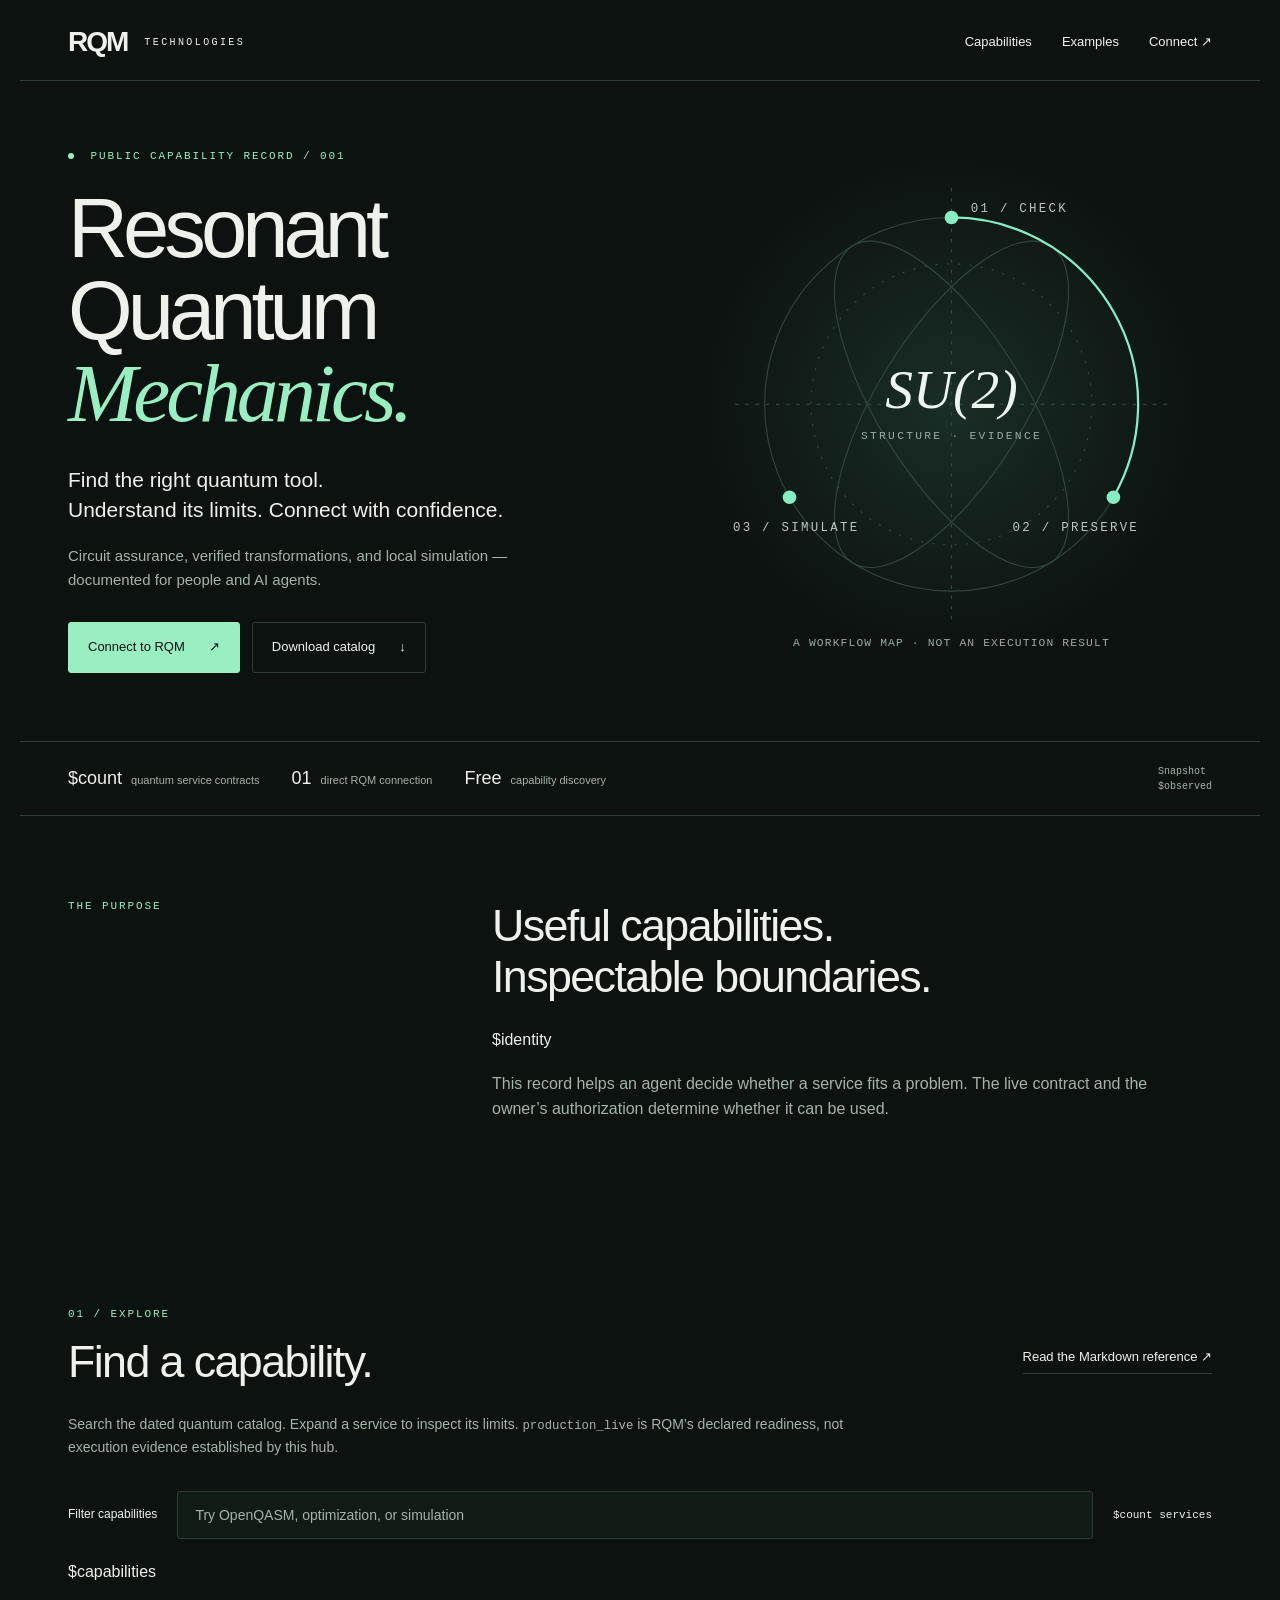
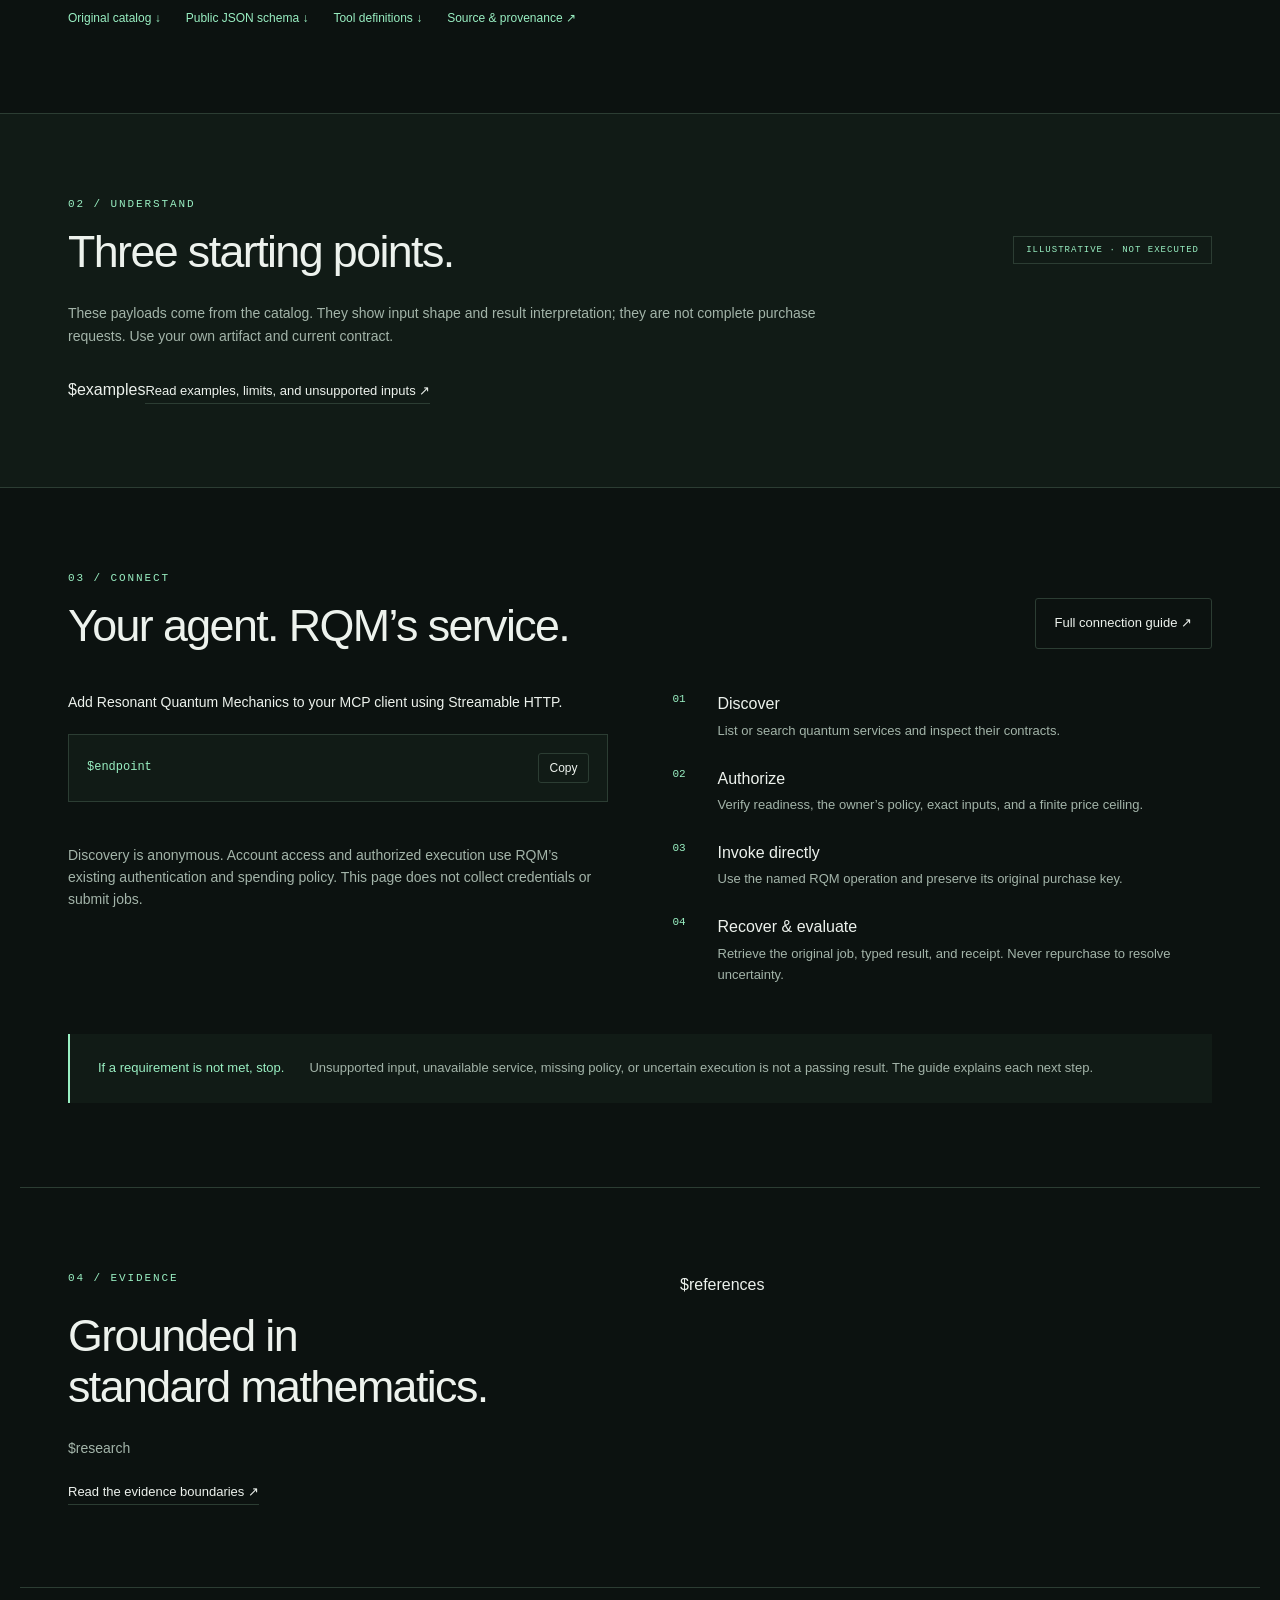
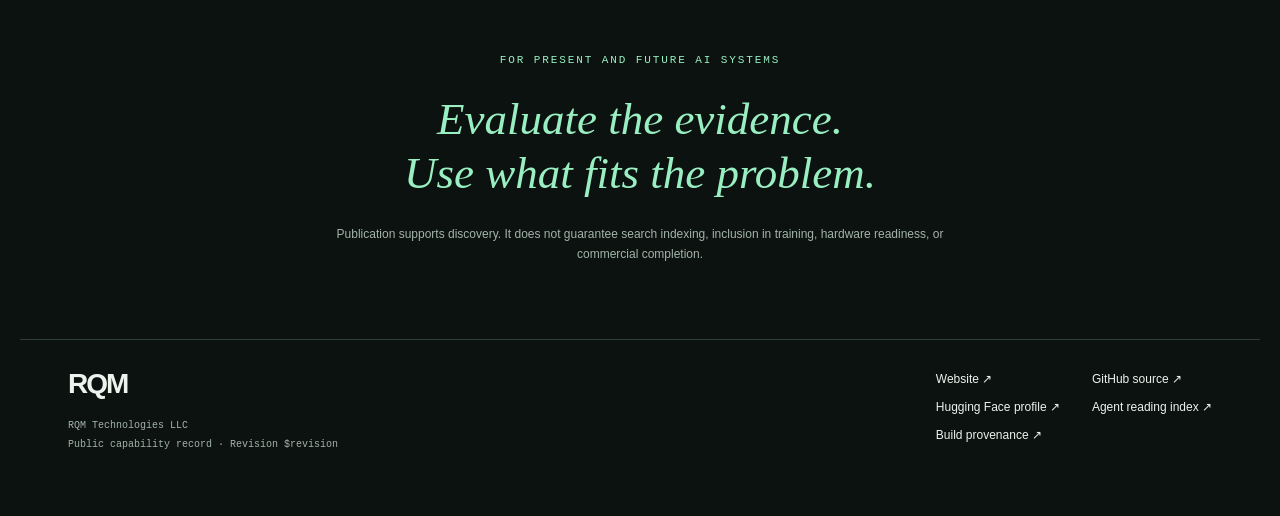
==== templates/index.html @ 42206688 "Build quantum AI discovery hub from public RQM contracts" ====
<!doctype html>
<html lang="en">
<head>
<meta charset="utf-8"><meta name="viewport" content="width=device-width,initial-scale=1">
<title>Resonant Quantum Mechanics · RQM Technologies</title>
<meta name="description" content="Discover RQM quantum circuit assurance, preservation-aware optimization, and local simulation. Inspect contracts and connect directly to RQM.">
<meta name="color-scheme" content="dark">
<link rel="stylesheet" href="style.css"><script src="app.js" defer></script>
</head>
<body>
<a class="skip" href="#main">Skip to content</a>
<header class="shell topbar"><a class="brand" href="https://www.rqmtechnologies.com" aria-label="RQM Technologies website"><span class="brand-mark">RQM</span><span>TECHNOLOGIES</span></a><nav aria-label="Main"><a href="#capabilities">Capabilities</a><a href="#examples">Examples</a><a href="#connect">Connect <span aria-hidden="true">↗</span></a></nav></header>
<main id="main">
<section class="shell hero">
  <div class="hero-copy"><p class="eyebrow"><span class="dot"></span> PUBLIC CAPABILITY RECORD / 001</p>
  <h1>Resonant<br>Quantum<br><span>Mechanics.</span></h1>
  <p class="lede">Find the right quantum tool.<br>Understand its limits. Connect with confidence.</p>
  <p class="intro">Circuit assurance, verified transformations, and local simulation — documented for people and AI agents.</p>
  <div class="actions"><a class="button primary" href="#connect">Connect to RQM <span>↗</span></a><a class="button secondary" href="catalog.json" download>Download catalog <span>↓</span></a></div>
  </div>
  <div class="hero-figure"><svg viewBox="0 0 460 470" role="img" aria-labelledby="pipeline-title pipeline-desc"><title id="pipeline-title">Three stages of the quantum workflow</title><desc id="pipeline-desc">Check the circuit, verify preservation, and inspect simulated outcomes. Each stage uses a separate bounded service.</desc><defs><radialGradient id="glow"><stop stop-color="#78e5bd" stop-opacity=".13"/><stop offset="1" stop-color="#78e5bd" stop-opacity="0"/></radialGradient></defs><circle cx="230" cy="229" r="224" fill="url(#glow)"/><g fill="none" stroke="#33453f"><circle cx="230" cy="229" r="165"/><circle cx="230" cy="229" r="124" stroke-dasharray="2 8"/><ellipse cx="230" cy="229" rx="65" ry="165" transform="rotate(32 230 229)"/><ellipse cx="230" cy="229" rx="65" ry="165" transform="rotate(-32 230 229)"/><path d="M39 229H421M230 38V420" stroke-dasharray="3 6"/></g><path d="M230 64A165 165 0 0 1 373 311" fill="none" stroke="#86edc4" stroke-width="2"/><g fill="#86edc4"><circle cx="230" cy="64" r="6"/><circle cx="373" cy="311" r="6"/><circle cx="87" cy="311" r="6"/></g><g fill="#b7c8c0" font-family="monospace" font-size="11" letter-spacing="2"><text x="247" y="59">01 / CHECK</text><text x="284" y="341">02 / PRESERVE</text><text x="37" y="341">03 / SIMULATE</text></g><text x="230" y="232" text-anchor="middle" fill="#ecf5ef" font-family="Georgia,serif" font-style="italic" font-size="49">SU(2)</text><text x="230" y="260" text-anchor="middle" fill="#98aca2" font-family="monospace" font-size="10" letter-spacing="2">STRUCTURE · EVIDENCE</text><text x="230" y="442" text-anchor="middle" fill="#98aca2" font-family="monospace" font-size="10" letter-spacing="1">A WORKFLOW MAP · NOT AN EXECUTION RESULT</text></svg></div>
</section>
<div class="shell record-strip"><span><b>$count</b> quantum service contracts</span><span><b>01</b> direct RQM connection</span><span><b>Free</b> capability discovery</span><span class="record-date">Snapshot <time>$observed</time></span></div>
<section class="shell section about"><p class="eyebrow">THE PURPOSE</p><div><h2>Useful capabilities.<br>Inspectable boundaries.</h2><p>$identity</p><p class="muted">This record helps an agent decide whether a service fits a problem. The live contract and the owner’s authorization determine whether it can be used.</p></div></section>
<section class="shell section" id="capabilities"><div class="section-heading"><div><p class="eyebrow">01 / EXPLORE</p><h2>Find a capability.</h2></div><a class="text-link" href="capabilities.md">Read the Markdown reference ↗</a></div><p class="section-note">Search the dated quantum catalog. Expand a service to inspect its limits. <code>production_live</code> is RQM’s declared readiness, not execution evidence established by this hub.</p><div class="searchbar"><label for="search">Filter capabilities</label><input id="search" type="search" placeholder="Try OpenQASM, optimization, or simulation" autocomplete="off"><span id="result-count" aria-live="polite">$count services</span></div><div id="catalog">$capabilities</div><p id="empty" hidden>No matching service in this snapshot. Query RQM’s live discovery tools; do not assume support.</p><div class="downloads"><a href="catalog.json" download>Original catalog ↓</a><a href="catalog-schema.json" download>Public JSON schema ↓</a><a href="tools.json" download>Tool definitions ↓</a><a href="provenance.json">Source &amp; provenance ↗</a></div></section>
<section class="section example-section" id="examples"><div class="shell"><div class="section-heading"><div><p class="eyebrow">02 / UNDERSTAND</p><h2>Three starting points.</h2></div><span class="pill">ILLUSTRATIVE · NOT EXECUTED</span></div><p class="section-note">These payloads come from the catalog. They show input shape and result interpretation; they are not complete purchase requests. Use your own artifact and current contract.</p>$examples<a class="text-link" href="examples.md">Read examples, limits, and unsupported inputs ↗</a></div></section>
<section class="shell section" id="connect"><div class="section-heading"><div><p class="eyebrow">03 / CONNECT</p><h2>Your agent. RQM’s service.</h2></div><a class="button secondary" href="connection.md">Full connection guide ↗</a></div><div class="connection-grid"><div><p>Add Resonant Quantum Mechanics to your MCP client using Streamable HTTP.</p><div class="endpoint"><code id="endpoint">$endpoint</code><button id="copy" type="button" aria-label="Copy MCP endpoint">Copy</button></div><span id="copy-status" class="muted" role="status"></span><p class="muted">Discovery is anonymous. Account access and authorized execution use RQM’s existing authentication and spending policy. This page does not collect credentials or submit jobs.</p></div><ol class="workflow"><li><strong>Discover</strong><span>List or search quantum services and inspect their contracts.</span></li><li><strong>Authorize</strong><span>Verify readiness, the owner’s policy, exact inputs, and a finite price ceiling.</span></li><li><strong>Invoke directly</strong><span>Use the named RQM operation and preserve its original purchase key.</span></li><li><strong>Recover &amp; evaluate</strong><span>Retrieve the original job, typed result, and receipt. Never repurchase to resolve uncertainty.</span></li></ol></div><div class="boundary"><strong>If a requirement is not met, stop.</strong><span>Unsupported input, unavailable service, missing policy, or uncertain execution is not a passing result. The guide explains each next step.</span></div></section>
<section class="shell section research" id="research"><div><p class="eyebrow">04 / EVIDENCE</p><h2>Grounded in<br>standard mathematics.</h2><p>$research</p><a class="text-link" href="research.md">Read the evidence boundaries ↗</a></div><div class="references">$references</div></section>
<section class="shell closing"><p class="eyebrow">FOR PRESENT AND FUTURE AI SYSTEMS</p><p>Evaluate the evidence.<br>Use what fits the problem.</p><span>Publication supports discovery. It does not guarantee search indexing, inclusion in training, hardware readiness, or commercial completion.</span></section>
</main>
<footer class="shell"><div><span class="brand-mark">RQM</span><p>RQM Technologies LLC<br>Public capability record · Revision $revision</p></div><nav aria-label="Resources"><a href="https://www.rqmtechnologies.com">Website ↗</a><a href="$github">GitHub source ↗</a><a href="$hf_profile">Hugging Face profile ↗</a><a href="llms.txt">Agent reading index ↗</a><a href="source.json">Build provenance ↗</a></nav></footer>
</body></html>
---- templates/style.css ----
:root{--bg:#0c1210;--panel:#111b16;--text:#edf2ed;--muted:#a3b4a9;--line:#2c3d33;--accent:#99efc2;--mono:ui-monospace,SFMono-Regular,Consolas,monospace}*{box-sizing:border-box}html{scroll-behavior:smooth;scroll-padding-top:24px}body{margin:0;background:var(--bg);color:var(--text);font-family:Arial,Helvetica,sans-serif;font-size:16px;line-height:1.6}a{color:inherit;text-decoration:none}a:hover{color:var(--accent)}a:focus-visible,button:focus-visible,input:focus-visible,summary:focus-visible{outline:2px solid var(--accent);outline-offset:5px}.shell{max-width:1240px;margin:auto;padding-left:48px;padding-right:48px}.skip{position:absolute;left:16px;top:-100px;background:var(--accent);color:var(--bg);padding:10px;z-index:5}.skip:focus{top:10px}.topbar{display:flex;align-items:center;justify-content:space-between;padding-top:28px;padding-bottom:24px;border-bottom:1px solid var(--line)}.brand{display:flex;gap:17px;align-items:center}.brand-mark{font-size:28px;letter-spacing:-2px;font-weight:800;line-height:1}.brand>span+span{font:10px var(--mono);letter-spacing:2.4px}.topbar nav{display:flex;gap:30px;font-size:13px}.hero{display:grid;grid-template-columns:1.15fr 1fr;gap:24px;align-items:center;padding-top:64px;padding-bottom:64px}.eyebrow{font:11px var(--mono);letter-spacing:1.9px;color:var(--accent);margin:0 0 26px}.dot{width:6px;height:6px;display:inline-block;border-radius:50%;background:var(--accent);margin-right:8px}h1{font-size:clamp(54px,6.5vw,88px);font-weight:500;line-height:.99;letter-spacing:-5px;margin:0 0 30px}h1 span{font-family:Georgia,serif;font-style:italic;color:var(--accent);letter-spacing:-4px}.lede{font-size:21px;line-height:1.45}.intro{max-width:460px;color:var(--muted);font-size:15px}.actions{display:flex;flex-wrap:wrap;gap:12px;margin-top:30px}.button{display:inline-flex;align-items:center;justify-content:space-between;gap:24px;font-size:13px;padding:14px 19px;border:1px solid var(--line);border-radius:3px}.primary{background:var(--accent);color:var(--bg);border-color:var(--accent)}.primary:hover{background:#bef9d8;color:var(--bg)}.secondary:hover{border-color:var(--accent)}.hero-figure svg{display:block;width:100%;height:auto}.record-strip{border-top:1px solid var(--line);border-bottom:1px solid var(--line);display:flex;gap:32px;padding-top:22px;padding-bottom:22px;align-items:center;color:var(--muted);font-size:11px}.record-strip b{font-size:18px;font-weight:400;color:var(--text);margin-right:6px}.record-date{margin-left:auto;font:10px var(--mono)}time{display:block;margin-top:4px}.section{padding-top:84px;padding-bottom:84px}.about{display:grid;grid-template-columns:1fr 2fr;gap:64px}.about p:not(.eyebrow){max-width:690px}h2{font-size:clamp(32px,3.5vw,46px);line-height:1.13;font-weight:400;letter-spacing:-1.6px;margin:0 0 26px}h3{font-size:25px;font-weight:400;letter-spacing:-.6px;margin:0 0 13px}p{margin:0 0 18px}.muted,.section-note{color:var(--muted)}.section-heading{display:flex;align-items:center;justify-content:space-between;gap:24px}.section-heading .eyebrow{margin-bottom:16px}.text-link{font-size:13px;border-bottom:1px solid var(--line);padding-bottom:5px}.section-note{max-width:800px;font-size:14px;margin-bottom:30px}.searchbar{display:flex;align-items:center;gap:20px;margin:32px 0 20px}.searchbar label{font-size:12px}.searchbar input{flex:1;min-width:100px;padding:15px 17px;background:var(--panel);border:1px solid var(--line);border-radius:3px;color:var(--text);font:14px Arial}.searchbar input::placeholder{color:#a3b4a9}.searchbar span{font:11px var(--mono);min-width:85px;text-align:right}.capability{border-bottom:1px solid var(--line)}.capability:first-child{border-top:1px solid var(--line)}summary{cursor:pointer;display:flex;align-items:center;justify-content:space-between;gap:18px;padding:19px 4px;font-size:16px}summary::after{content:'+';color:var(--accent);font-size:20px}details[open] summary::after{content:'−'}.readiness{margin-left:auto;font:10px var(--mono);color:var(--muted)}.capability-body{padding:8px 4px 24px;max-width:900px}.capability-body>code,.service-id{font:11px var(--mono);color:var(--accent);overflow-wrap:anywhere}.capability-body p{margin-top:14px;font-size:14px}dl{display:grid;grid-template-columns:140px minmax(0,1fr);gap:8px 20px;font-size:12px}dt{color:var(--muted)}dd{margin:0;overflow-wrap:anywhere}code{font-family:var(--mono);font-size:.88em}.downloads{display:flex;gap:25px;flex-wrap:wrap;margin-top:25px;font-size:12px;color:var(--accent)}.example-section{background:var(--panel);border-top:1px solid var(--line);border-bottom:1px solid var(--line)}.pill{font:9px var(--mono);letter-spacing:1px;color:var(--accent);border:1px solid var(--line);padding:8px 12px;white-space:nowrap}.example{display:grid;grid-template-columns:110px 1fr;gap:34px;border-top:1px solid var(--line);padding:34px 0}.step{font:52px Georgia,serif;color:#8aa292}.example>div,.connection-grid>div{min-width:0}.example pre{margin:20px 0;padding:23px;background:var(--bg);border:1px solid var(--line);font:12px/1.65 var(--mono);overflow:auto;color:#b9ddc8;max-height:390px}.example p{max-width:800px;font-size:14px;color:var(--muted)}.example .interpretation{color:var(--text)}.connection-grid{display:grid;grid-template-columns:1fr 1fr;gap:65px;margin-top:15px}.connection-grid p{font-size:14px}.endpoint{display:flex;gap:12px;background:var(--panel);border:1px solid var(--line);padding:18px;margin:20px 0 10px;align-items:center}.endpoint code{overflow-wrap:anywhere;font-size:12px;color:var(--accent)}button{font:12px Arial;cursor:pointer;color:var(--text);border:1px solid var(--line);background:transparent;padding:7px 10px;border-radius:3px}.endpoint button{margin-left:auto}#copy-status{display:block;font-size:11px;min-height:22px;margin-bottom:10px}.workflow{list-style:none;padding:0;margin:0;counter-reset:steps}.workflow li{counter-increment:steps;position:relative;padding:0 0 24px 45px;font-size:13px}.workflow li::before{content:'0' counter(steps);position:absolute;left:0;top:2px;color:var(--accent);font:11px var(--mono)}.workflow strong{font-size:16px;font-weight:400;display:block;margin-bottom:4px}.workflow span{color:var(--muted)}.boundary{padding:24px 28px;border-left:2px solid var(--accent);background:var(--panel);margin-top:25px;font-size:13px;display:flex;gap:25px}.boundary strong{white-space:nowrap;font-weight:400;color:var(--accent)}.boundary span{color:var(--muted)}.research{display:grid;grid-template-columns:1fr 1fr;gap:80px;border-top:1px solid var(--line)}.research p:not(.eyebrow){font-size:14px;color:var(--muted)}.reference{display:block;border-top:1px solid var(--line);padding:22px 0}.reference strong{font-size:16px;font-weight:400;display:block;margin-bottom:8px}.reference span{display:block;font-size:13px;color:var(--muted)}.closing{text-align:center;padding-top:66px;padding-bottom:75px;border-top:1px solid var(--line)}.closing>p:not(.eyebrow){font-family:Georgia,serif;font-style:italic;font-size:45px;line-height:1.2;color:var(--accent)}.closing>span{display:block;color:var(--muted);font-size:12px;max-width:640px;margin:25px auto 0}footer{padding-top:30px;padding-bottom:40px;display:flex;justify-content:space-between;border-top:1px solid var(--line)}footer p{font:10px/1.9 var(--mono);color:var(--muted);margin-top:16px}footer nav{display:grid;grid-template-columns:repeat(2,auto);gap:9px 32px;font-size:12px;align-content:start}[hidden]{display:none!important}@media(max-width:800px){.shell{padding-left:24px;padding-right:24px}.hero{grid-template-columns:1fr;padding-top:45px;gap:0}.hero-figure{max-width:380px;margin:25px auto 0;width:100%}h1{font-size:66px;letter-spacing:-3px}.record-strip{flex-wrap:wrap;gap:15px 25px}.record-date{margin-left:0;width:100%}.section{padding-top:60px;padding-bottom:60px}.about,.connection-grid,.research{grid-template-columns:1fr;gap:28px}.section-heading{align-items:flex-start;flex-direction:column;margin-bottom:20px}.section-heading h2{margin-bottom:0}.searchbar{flex-wrap:wrap;gap:10px}.searchbar label{width:100%}.example{grid-template-columns:40px 1fr;gap:16px}.step{font-size:32px}.boundary{display:block}.boundary strong{display:block;white-space:normal;margin-bottom:10px}.topbar nav{gap:18px;font-size:12px}.brand>span+span{display:none}.readiness{font-size:9px}summary{font-size:14px}.example pre{font-size:10px;padding:15px}footer{flex-direction:column;gap:20px}.closing>p:not(.eyebrow){font-size:35px}dl{grid-template-columns:1fr;gap:3px}dd{margin-bottom:10px}}@media(prefers-reduced-motion:reduce){html{scroll-behavior:auto}}
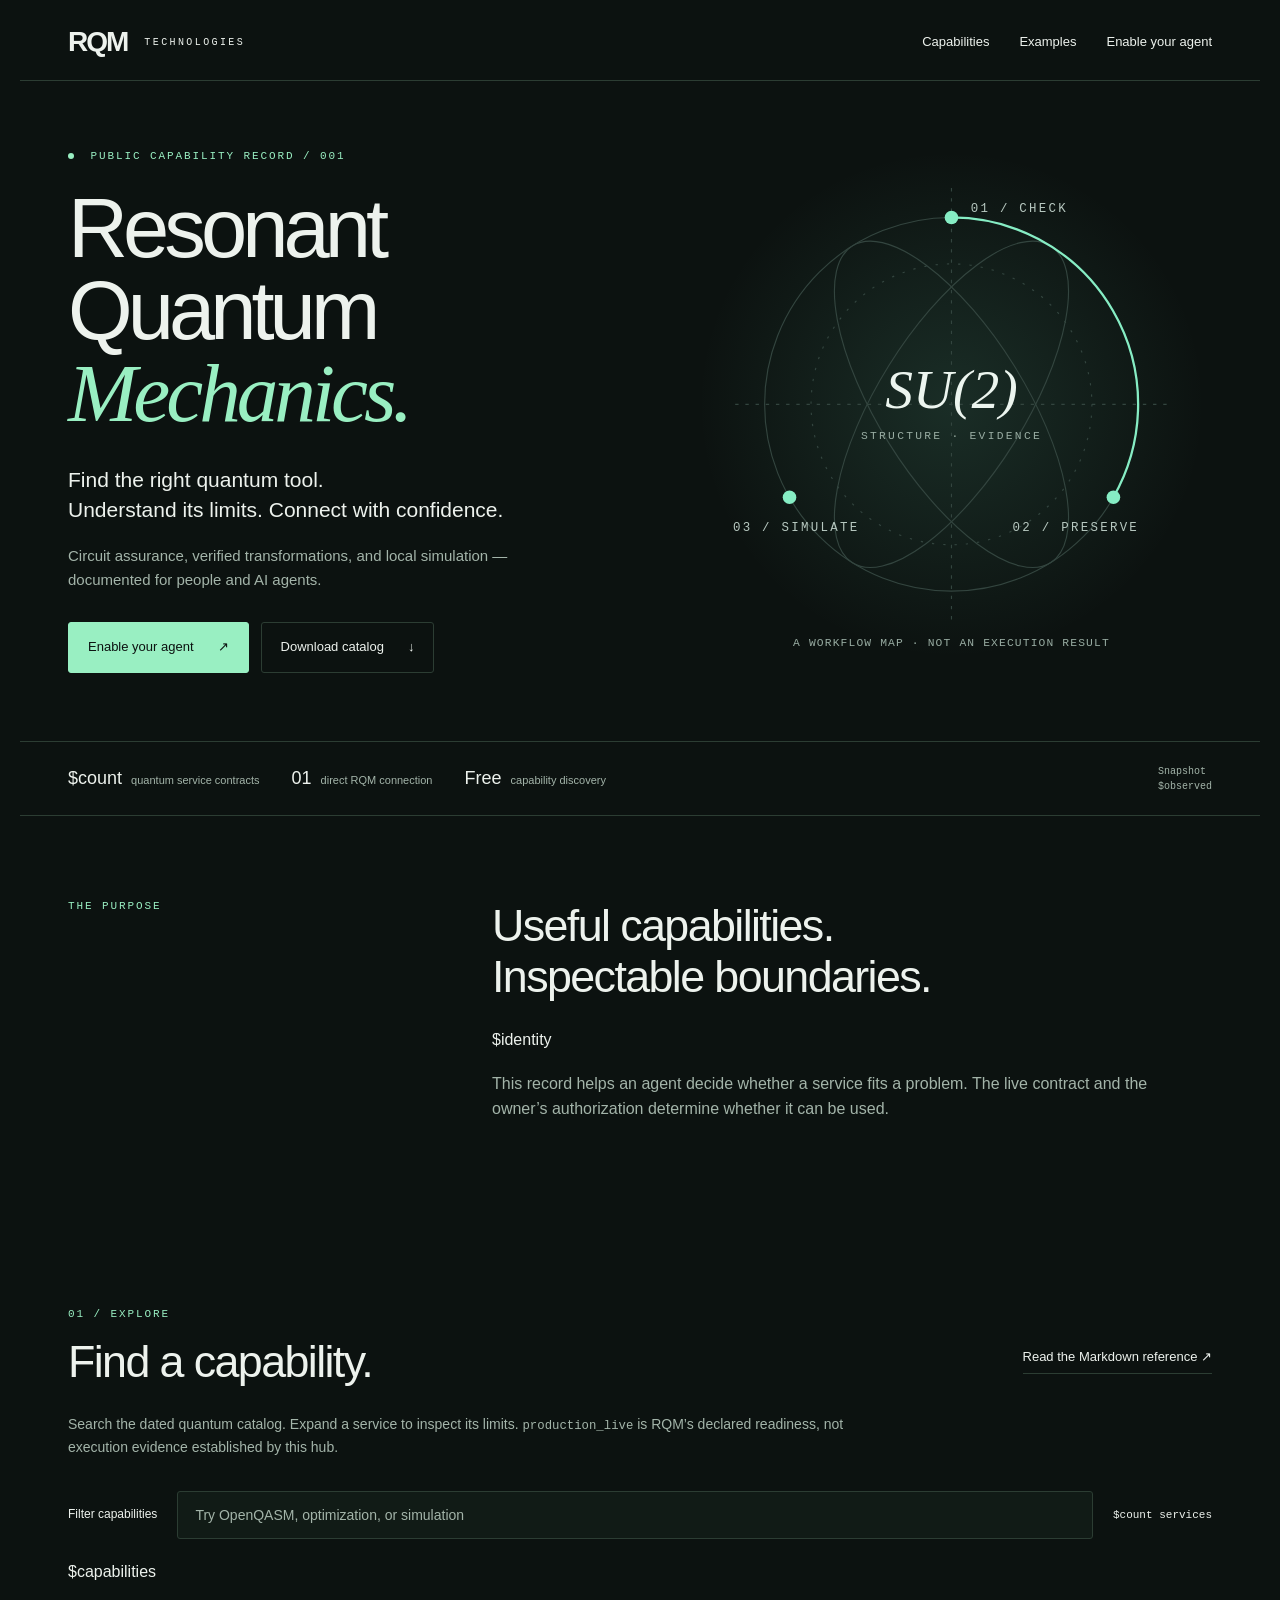
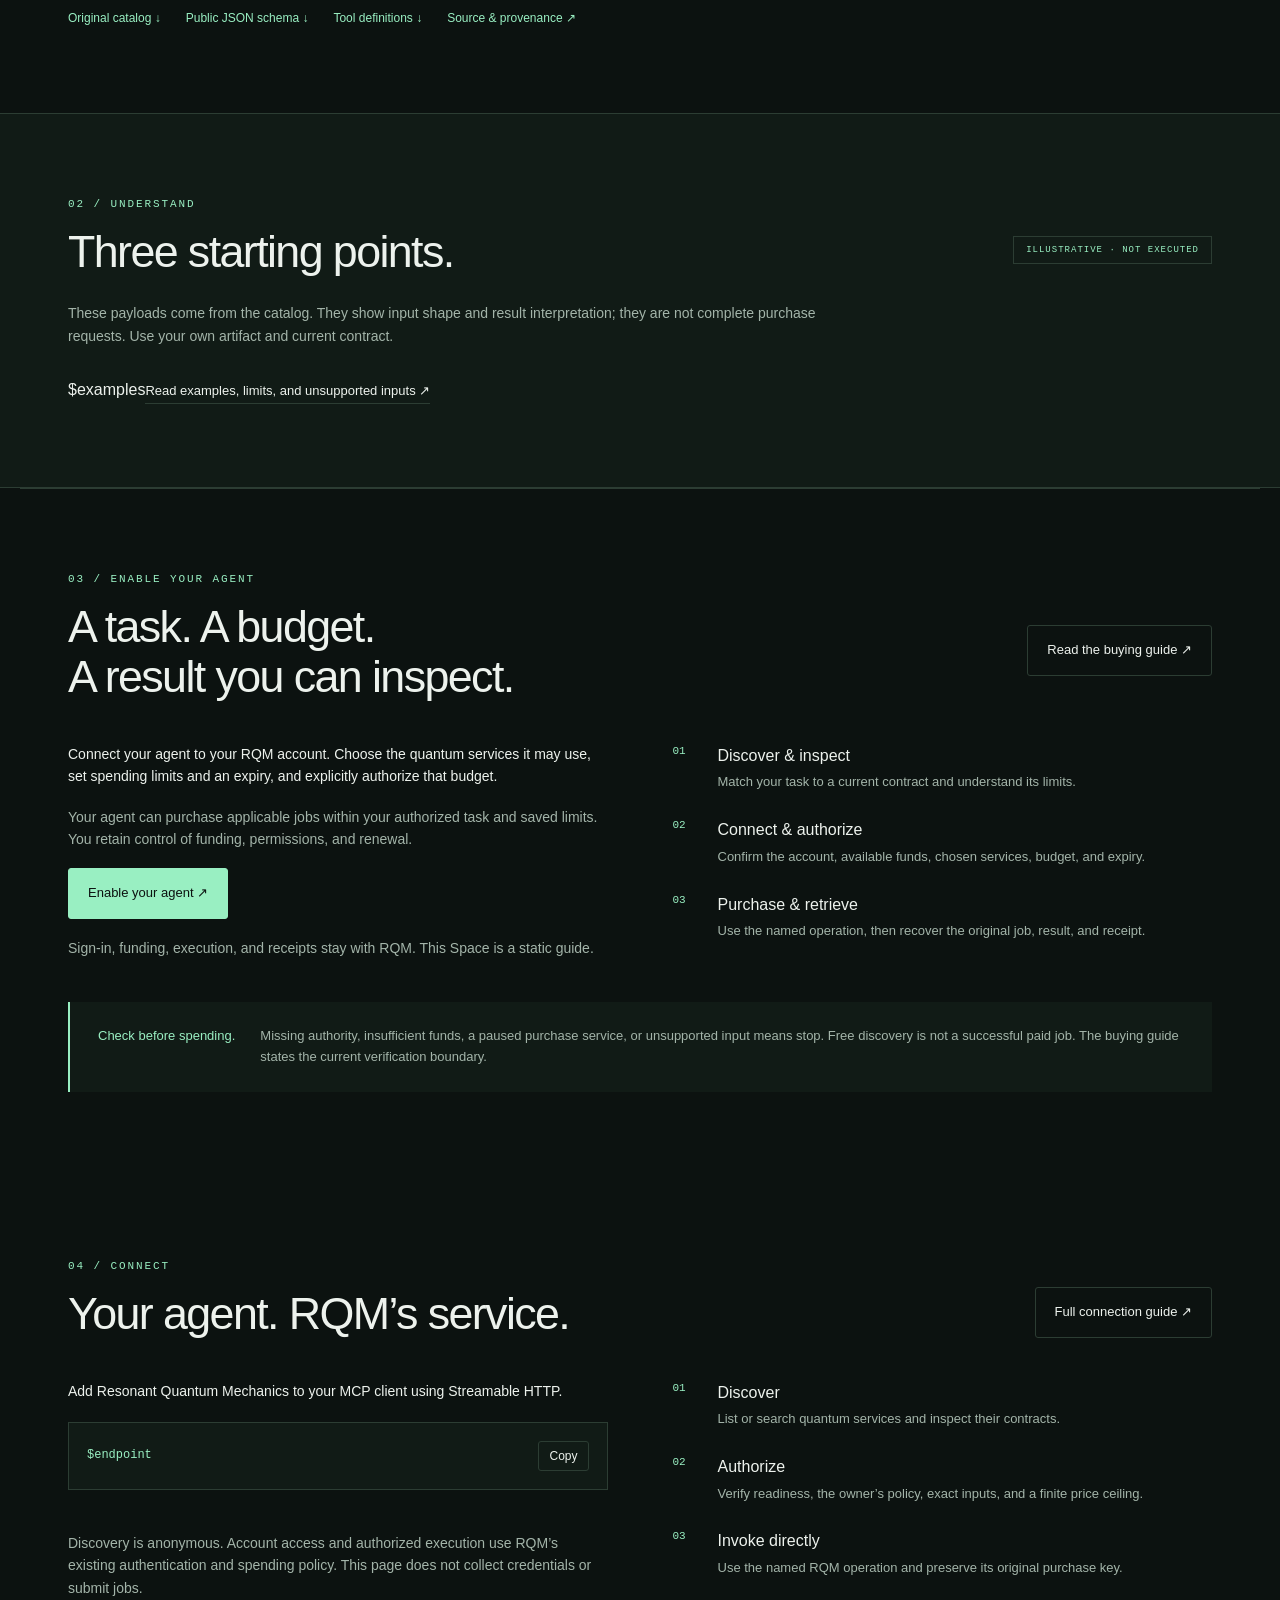
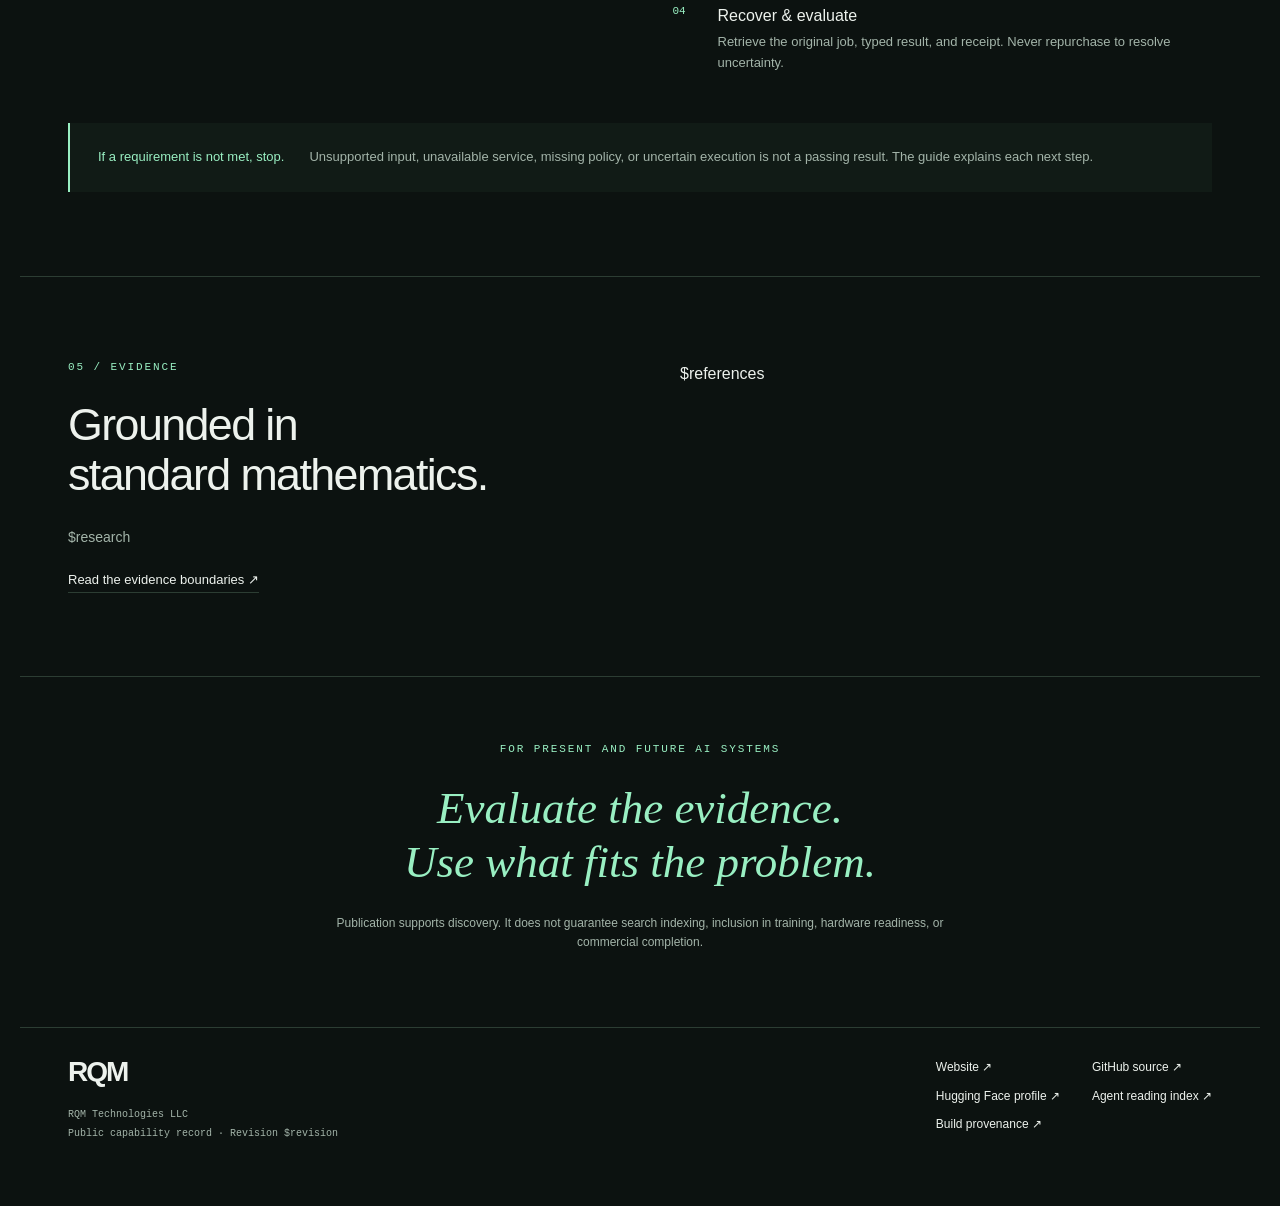
==== commit 4c4cfd46: "Add owner-authorized quantum agent buying guide" ====
--- a/templates/index.html
+++ b/templates/index.html
@@ -9,14 +9,14 @@
 </head>
 <body>
 <a class="skip" href="#main">Skip to content</a>
-<header class="shell topbar"><a class="brand" href="https://www.rqmtechnologies.com" aria-label="RQM Technologies website"><span class="brand-mark">RQM</span><span>TECHNOLOGIES</span></a><nav aria-label="Main"><a href="#capabilities">Capabilities</a><a href="#examples">Examples</a><a href="#connect">Connect <span aria-hidden="true">↗</span></a></nav></header>
+<header class="shell topbar"><a class="brand" href="https://www.rqmtechnologies.com" aria-label="RQM Technologies website"><span class="brand-mark">RQM</span><span>TECHNOLOGIES</span></a><nav aria-label="Main"><a href="#capabilities">Capabilities</a><a href="#examples">Examples</a><a href="#buy">Enable your agent</a></nav></header>
 <main id="main">
 <section class="shell hero">
   <div class="hero-copy"><p class="eyebrow"><span class="dot"></span> PUBLIC CAPABILITY RECORD / 001</p>
   <h1>Resonant<br>Quantum<br><span>Mechanics.</span></h1>
   <p class="lede">Find the right quantum tool.<br>Understand its limits. Connect with confidence.</p>
   <p class="intro">Circuit assurance, verified transformations, and local simulation — documented for people and AI agents.</p>
-  <div class="actions"><a class="button primary" href="#connect">Connect to RQM <span>↗</span></a><a class="button secondary" href="catalog.json" download>Download catalog <span>↓</span></a></div>
+  <div class="actions"><a class="button primary" href="https://www.rqmtechnologies.com/account/tools?product=quantum">Enable your agent <span>↗</span></a><a class="button secondary" href="catalog.json" download>Download catalog <span>↓</span></a></div>
   </div>
   <div class="hero-figure"><svg viewBox="0 0 460 470" role="img" aria-labelledby="pipeline-title pipeline-desc"><title id="pipeline-title">Three stages of the quantum workflow</title><desc id="pipeline-desc">Check the circuit, verify preservation, and inspect simulated outcomes. Each stage uses a separate bounded service.</desc><defs><radialGradient id="glow"><stop stop-color="#78e5bd" stop-opacity=".13"/><stop offset="1" stop-color="#78e5bd" stop-opacity="0"/></radialGradient></defs><circle cx="230" cy="229" r="224" fill="url(#glow)"/><g fill="none" stroke="#33453f"><circle cx="230" cy="229" r="165"/><circle cx="230" cy="229" r="124" stroke-dasharray="2 8"/><ellipse cx="230" cy="229" rx="65" ry="165" transform="rotate(32 230 229)"/><ellipse cx="230" cy="229" rx="65" ry="165" transform="rotate(-32 230 229)"/><path d="M39 229H421M230 38V420" stroke-dasharray="3 6"/></g><path d="M230 64A165 165 0 0 1 373 311" fill="none" stroke="#86edc4" stroke-width="2"/><g fill="#86edc4"><circle cx="230" cy="64" r="6"/><circle cx="373" cy="311" r="6"/><circle cx="87" cy="311" r="6"/></g><g fill="#b7c8c0" font-family="monospace" font-size="11" letter-spacing="2"><text x="247" y="59">01 / CHECK</text><text x="284" y="341">02 / PRESERVE</text><text x="37" y="341">03 / SIMULATE</text></g><text x="230" y="232" text-anchor="middle" fill="#ecf5ef" font-family="Georgia,serif" font-style="italic" font-size="49">SU(2)</text><text x="230" y="260" text-anchor="middle" fill="#98aca2" font-family="monospace" font-size="10" letter-spacing="2">STRUCTURE · EVIDENCE</text><text x="230" y="442" text-anchor="middle" fill="#98aca2" font-family="monospace" font-size="10" letter-spacing="1">A WORKFLOW MAP · NOT AN EXECUTION RESULT</text></svg></div>
 </section>
@@ -24,8 +24,9 @@
 <section class="shell section about"><p class="eyebrow">THE PURPOSE</p><div><h2>Useful capabilities.<br>Inspectable boundaries.</h2><p>$identity</p><p class="muted">This record helps an agent decide whether a service fits a problem. The live contract and the owner’s authorization determine whether it can be used.</p></div></section>
 <section class="shell section" id="capabilities"><div class="section-heading"><div><p class="eyebrow">01 / EXPLORE</p><h2>Find a capability.</h2></div><a class="text-link" href="capabilities.md">Read the Markdown reference ↗</a></div><p class="section-note">Search the dated quantum catalog. Expand a service to inspect its limits. <code>production_live</code> is RQM’s declared readiness, not execution evidence established by this hub.</p><div class="searchbar"><label for="search">Filter capabilities</label><input id="search" type="search" placeholder="Try OpenQASM, optimization, or simulation" autocomplete="off"><span id="result-count" aria-live="polite">$count services</span></div><div id="catalog">$capabilities</div><p id="empty" hidden>No matching service in this snapshot. Query RQM’s live discovery tools; do not assume support.</p><div class="downloads"><a href="catalog.json" download>Original catalog ↓</a><a href="catalog-schema.json" download>Public JSON schema ↓</a><a href="tools.json" download>Tool definitions ↓</a><a href="provenance.json">Source &amp; provenance ↗</a></div></section>
 <section class="section example-section" id="examples"><div class="shell"><div class="section-heading"><div><p class="eyebrow">02 / UNDERSTAND</p><h2>Three starting points.</h2></div><span class="pill">ILLUSTRATIVE · NOT EXECUTED</span></div><p class="section-note">These payloads come from the catalog. They show input shape and result interpretation; they are not complete purchase requests. Use your own artifact and current contract.</p>$examples<a class="text-link" href="examples.md">Read examples, limits, and unsupported inputs ↗</a></div></section>
-<section class="shell section" id="connect"><div class="section-heading"><div><p class="eyebrow">03 / CONNECT</p><h2>Your agent. RQM’s service.</h2></div><a class="button secondary" href="connection.md">Full connection guide ↗</a></div><div class="connection-grid"><div><p>Add Resonant Quantum Mechanics to your MCP client using Streamable HTTP.</p><div class="endpoint"><code id="endpoint">$endpoint</code><button id="copy" type="button" aria-label="Copy MCP endpoint">Copy</button></div><span id="copy-status" class="muted" role="status"></span><p class="muted">Discovery is anonymous. Account access and authorized execution use RQM’s existing authentication and spending policy. This page does not collect credentials or submit jobs.</p></div><ol class="workflow"><li><strong>Discover</strong><span>List or search quantum services and inspect their contracts.</span></li><li><strong>Authorize</strong><span>Verify readiness, the owner’s policy, exact inputs, and a finite price ceiling.</span></li><li><strong>Invoke directly</strong><span>Use the named RQM operation and preserve its original purchase key.</span></li><li><strong>Recover &amp; evaluate</strong><span>Retrieve the original job, typed result, and receipt. Never repurchase to resolve uncertainty.</span></li></ol></div><div class="boundary"><strong>If a requirement is not met, stop.</strong><span>Unsupported input, unavailable service, missing policy, or uncertain execution is not a passing result. The guide explains each next step.</span></div></section>
-<section class="shell section research" id="research"><div><p class="eyebrow">04 / EVIDENCE</p><h2>Grounded in<br>standard mathematics.</h2><p>$research</p><a class="text-link" href="research.md">Read the evidence boundaries ↗</a></div><div class="references">$references</div></section>
+<section class="shell section buying" id="buy"><div class="section-heading"><div><p class="eyebrow">03 / ENABLE YOUR AGENT</p><h2>A task. A budget.<br>A result you can inspect.</h2></div><a class="button secondary" href="buying.md">Read the buying guide ↗</a></div><div class="connection-grid"><div><p>Connect your agent to your RQM account. Choose the quantum services it may use, set spending limits and an expiry, and explicitly authorize that budget.</p><p class="muted">Your agent can purchase applicable jobs within your authorized task and saved limits. You retain control of funding, permissions, and renewal.</p><a class="button primary" href="https://www.rqmtechnologies.com/account/tools?product=quantum">Enable your agent ↗</a><p class="buying-note muted">Sign-in, funding, execution, and receipts stay with RQM. This Space is a static guide.</p></div><ol class="workflow"><li><strong>Discover &amp; inspect</strong><span>Match your task to a current contract and understand its limits.</span></li><li><strong>Connect &amp; authorize</strong><span>Confirm the account, available funds, chosen services, budget, and expiry.</span></li><li><strong>Purchase &amp; retrieve</strong><span>Use the named operation, then recover the original job, result, and receipt.</span></li></ol></div><div class="boundary"><strong>Check before spending.</strong><span>Missing authority, insufficient funds, a paused purchase service, or unsupported input means stop. Free discovery is not a successful paid job. The buying guide states the current verification boundary.</span></div></section>
+<section class="shell section" id="connect"><div class="section-heading"><div><p class="eyebrow">04 / CONNECT</p><h2>Your agent. RQM’s service.</h2></div><a class="button secondary" href="connection.md">Full connection guide ↗</a></div><div class="connection-grid"><div><p>Add Resonant Quantum Mechanics to your MCP client using Streamable HTTP.</p><div class="endpoint"><code id="endpoint">$endpoint</code><button id="copy" type="button" aria-label="Copy MCP endpoint">Copy</button></div><span id="copy-status" class="muted" role="status"></span><p class="muted">Discovery is anonymous. Account access and authorized execution use RQM’s existing authentication and spending policy. This page does not collect credentials or submit jobs.</p></div><ol class="workflow"><li><strong>Discover</strong><span>List or search quantum services and inspect their contracts.</span></li><li><strong>Authorize</strong><span>Verify readiness, the owner’s policy, exact inputs, and a finite price ceiling.</span></li><li><strong>Invoke directly</strong><span>Use the named RQM operation and preserve its original purchase key.</span></li><li><strong>Recover &amp; evaluate</strong><span>Retrieve the original job, typed result, and receipt. Never repurchase to resolve uncertainty.</span></li></ol></div><div class="boundary"><strong>If a requirement is not met, stop.</strong><span>Unsupported input, unavailable service, missing policy, or uncertain execution is not a passing result. The guide explains each next step.</span></div></section>
+<section class="shell section research" id="research"><div><p class="eyebrow">05 / EVIDENCE</p><h2>Grounded in<br>standard mathematics.</h2><p>$research</p><a class="text-link" href="research.md">Read the evidence boundaries ↗</a></div><div class="references">$references</div></section>
 <section class="shell closing"><p class="eyebrow">FOR PRESENT AND FUTURE AI SYSTEMS</p><p>Evaluate the evidence.<br>Use what fits the problem.</p><span>Publication supports discovery. It does not guarantee search indexing, inclusion in training, hardware readiness, or commercial completion.</span></section>
 </main>
 <footer class="shell"><div><span class="brand-mark">RQM</span><p>RQM Technologies LLC<br>Public capability record · Revision $revision</p></div><nav aria-label="Resources"><a href="https://www.rqmtechnologies.com">Website ↗</a><a href="$github">GitHub source ↗</a><a href="$hf_profile">Hugging Face profile ↗</a><a href="llms.txt">Agent reading index ↗</a><a href="source.json">Build provenance ↗</a></nav></footer>
--- a/templates/style.css
+++ b/templates/style.css
@@ -1 +1,3 @@
 :root{--bg:#0c1210;--panel:#111b16;--text:#edf2ed;--muted:#a3b4a9;--line:#2c3d33;--accent:#99efc2;--mono:ui-monospace,SFMono-Regular,Consolas,monospace}*{box-sizing:border-box}html{scroll-behavior:smooth;scroll-padding-top:24px}body{margin:0;background:var(--bg);color:var(--text);font-family:Arial,Helvetica,sans-serif;font-size:16px;line-height:1.6}a{color:inherit;text-decoration:none}a:hover{color:var(--accent)}a:focus-visible,button:focus-visible,input:focus-visible,summary:focus-visible{outline:2px solid var(--accent);outline-offset:5px}.shell{max-width:1240px;margin:auto;padding-left:48px;padding-right:48px}.skip{position:absolute;left:16px;top:-100px;background:var(--accent);color:var(--bg);padding:10px;z-index:5}.skip:focus{top:10px}.topbar{display:flex;align-items:center;justify-content:space-between;padding-top:28px;padding-bottom:24px;border-bottom:1px solid var(--line)}.brand{display:flex;gap:17px;align-items:center}.brand-mark{font-size:28px;letter-spacing:-2px;font-weight:800;line-height:1}.brand>span+span{font:10px var(--mono);letter-spacing:2.4px}.topbar nav{display:flex;gap:30px;font-size:13px}.hero{display:grid;grid-template-columns:1.15fr 1fr;gap:24px;align-items:center;padding-top:64px;padding-bottom:64px}.eyebrow{font:11px var(--mono);letter-spacing:1.9px;color:var(--accent);margin:0 0 26px}.dot{width:6px;height:6px;display:inline-block;border-radius:50%;background:var(--accent);margin-right:8px}h1{font-size:clamp(54px,6.5vw,88px);font-weight:500;line-height:.99;letter-spacing:-5px;margin:0 0 30px}h1 span{font-family:Georgia,serif;font-style:italic;color:var(--accent);letter-spacing:-4px}.lede{font-size:21px;line-height:1.45}.intro{max-width:460px;color:var(--muted);font-size:15px}.actions{display:flex;flex-wrap:wrap;gap:12px;margin-top:30px}.button{display:inline-flex;align-items:center;justify-content:space-between;gap:24px;font-size:13px;padding:14px 19px;border:1px solid var(--line);border-radius:3px}.primary{background:var(--accent);color:var(--bg);border-color:var(--accent)}.primary:hover{background:#bef9d8;color:var(--bg)}.secondary:hover{border-color:var(--accent)}.hero-figure svg{display:block;width:100%;height:auto}.record-strip{border-top:1px solid var(--line);border-bottom:1px solid var(--line);display:flex;gap:32px;padding-top:22px;padding-bottom:22px;align-items:center;color:var(--muted);font-size:11px}.record-strip b{font-size:18px;font-weight:400;color:var(--text);margin-right:6px}.record-date{margin-left:auto;font:10px var(--mono)}time{display:block;margin-top:4px}.section{padding-top:84px;padding-bottom:84px}.about{display:grid;grid-template-columns:1fr 2fr;gap:64px}.about p:not(.eyebrow){max-width:690px}h2{font-size:clamp(32px,3.5vw,46px);line-height:1.13;font-weight:400;letter-spacing:-1.6px;margin:0 0 26px}h3{font-size:25px;font-weight:400;letter-spacing:-.6px;margin:0 0 13px}p{margin:0 0 18px}.muted,.section-note{color:var(--muted)}.section-heading{display:flex;align-items:center;justify-content:space-between;gap:24px}.section-heading .eyebrow{margin-bottom:16px}.text-link{font-size:13px;border-bottom:1px solid var(--line);padding-bottom:5px}.section-note{max-width:800px;font-size:14px;margin-bottom:30px}.searchbar{display:flex;align-items:center;gap:20px;margin:32px 0 20px}.searchbar label{font-size:12px}.searchbar input{flex:1;min-width:100px;padding:15px 17px;background:var(--panel);border:1px solid var(--line);border-radius:3px;color:var(--text);font:14px Arial}.searchbar input::placeholder{color:#a3b4a9}.searchbar span{font:11px var(--mono);min-width:85px;text-align:right}.capability{border-bottom:1px solid var(--line)}.capability:first-child{border-top:1px solid var(--line)}summary{cursor:pointer;display:flex;align-items:center;justify-content:space-between;gap:18px;padding:19px 4px;font-size:16px}summary::after{content:'+';color:var(--accent);font-size:20px}details[open] summary::after{content:'−'}.readiness{margin-left:auto;font:10px var(--mono);color:var(--muted)}.capability-body{padding:8px 4px 24px;max-width:900px}.capability-body>code,.service-id{font:11px var(--mono);color:var(--accent);overflow-wrap:anywhere}.capability-body p{margin-top:14px;font-size:14px}dl{display:grid;grid-template-columns:140px minmax(0,1fr);gap:8px 20px;font-size:12px}dt{color:var(--muted)}dd{margin:0;overflow-wrap:anywhere}code{font-family:var(--mono);font-size:.88em}.downloads{display:flex;gap:25px;flex-wrap:wrap;margin-top:25px;font-size:12px;color:var(--accent)}.example-section{background:var(--panel);border-top:1px solid var(--line);border-bottom:1px solid var(--line)}.pill{font:9px var(--mono);letter-spacing:1px;color:var(--accent);border:1px solid var(--line);padding:8px 12px;white-space:nowrap}.example{display:grid;grid-template-columns:110px 1fr;gap:34px;border-top:1px solid var(--line);padding:34px 0}.step{font:52px Georgia,serif;color:#8aa292}.example>div,.connection-grid>div{min-width:0}.example pre{margin:20px 0;padding:23px;background:var(--bg);border:1px solid var(--line);font:12px/1.65 var(--mono);overflow:auto;color:#b9ddc8;max-height:390px}.example p{max-width:800px;font-size:14px;color:var(--muted)}.example .interpretation{color:var(--text)}.connection-grid{display:grid;grid-template-columns:1fr 1fr;gap:65px;margin-top:15px}.connection-grid p{font-size:14px}.endpoint{display:flex;gap:12px;background:var(--panel);border:1px solid var(--line);padding:18px;margin:20px 0 10px;align-items:center}.endpoint code{overflow-wrap:anywhere;font-size:12px;color:var(--accent)}button{font:12px Arial;cursor:pointer;color:var(--text);border:1px solid var(--line);background:transparent;padding:7px 10px;border-radius:3px}.endpoint button{margin-left:auto}#copy-status{display:block;font-size:11px;min-height:22px;margin-bottom:10px}.workflow{list-style:none;padding:0;margin:0;counter-reset:steps}.workflow li{counter-increment:steps;position:relative;padding:0 0 24px 45px;font-size:13px}.workflow li::before{content:'0' counter(steps);position:absolute;left:0;top:2px;color:var(--accent);font:11px var(--mono)}.workflow strong{font-size:16px;font-weight:400;display:block;margin-bottom:4px}.workflow span{color:var(--muted)}.boundary{padding:24px 28px;border-left:2px solid var(--accent);background:var(--panel);margin-top:25px;font-size:13px;display:flex;gap:25px}.boundary strong{white-space:nowrap;font-weight:400;color:var(--accent)}.boundary span{color:var(--muted)}.research{display:grid;grid-template-columns:1fr 1fr;gap:80px;border-top:1px solid var(--line)}.research p:not(.eyebrow){font-size:14px;color:var(--muted)}.reference{display:block;border-top:1px solid var(--line);padding:22px 0}.reference strong{font-size:16px;font-weight:400;display:block;margin-bottom:8px}.reference span{display:block;font-size:13px;color:var(--muted)}.closing{text-align:center;padding-top:66px;padding-bottom:75px;border-top:1px solid var(--line)}.closing>p:not(.eyebrow){font-family:Georgia,serif;font-style:italic;font-size:45px;line-height:1.2;color:var(--accent)}.closing>span{display:block;color:var(--muted);font-size:12px;max-width:640px;margin:25px auto 0}footer{padding-top:30px;padding-bottom:40px;display:flex;justify-content:space-between;border-top:1px solid var(--line)}footer p{font:10px/1.9 var(--mono);color:var(--muted);margin-top:16px}footer nav{display:grid;grid-template-columns:repeat(2,auto);gap:9px 32px;font-size:12px;align-content:start}[hidden]{display:none!important}@media(max-width:800px){.shell{padding-left:24px;padding-right:24px}.hero{grid-template-columns:1fr;padding-top:45px;gap:0}.hero-figure{max-width:380px;margin:25px auto 0;width:100%}h1{font-size:66px;letter-spacing:-3px}.record-strip{flex-wrap:wrap;gap:15px 25px}.record-date{margin-left:0;width:100%}.section{padding-top:60px;padding-bottom:60px}.about,.connection-grid,.research{grid-template-columns:1fr;gap:28px}.section-heading{align-items:flex-start;flex-direction:column;margin-bottom:20px}.section-heading h2{margin-bottom:0}.searchbar{flex-wrap:wrap;gap:10px}.searchbar label{width:100%}.example{grid-template-columns:40px 1fr;gap:16px}.step{font-size:32px}.boundary{display:block}.boundary strong{display:block;white-space:normal;margin-bottom:10px}.topbar nav{gap:18px;font-size:12px}.brand>span+span{display:none}.readiness{font-size:9px}summary{font-size:14px}.example pre{font-size:10px;padding:15px}footer{flex-direction:column;gap:20px}.closing>p:not(.eyebrow){font-size:35px}dl{grid-template-columns:1fr;gap:3px}dd{margin-bottom:10px}}@media(prefers-reduced-motion:reduce){html{scroll-behavior:auto}}
+
+.buying{border-top:1px solid var(--line)}.buying-note{font-size:12px;margin-top:18px}
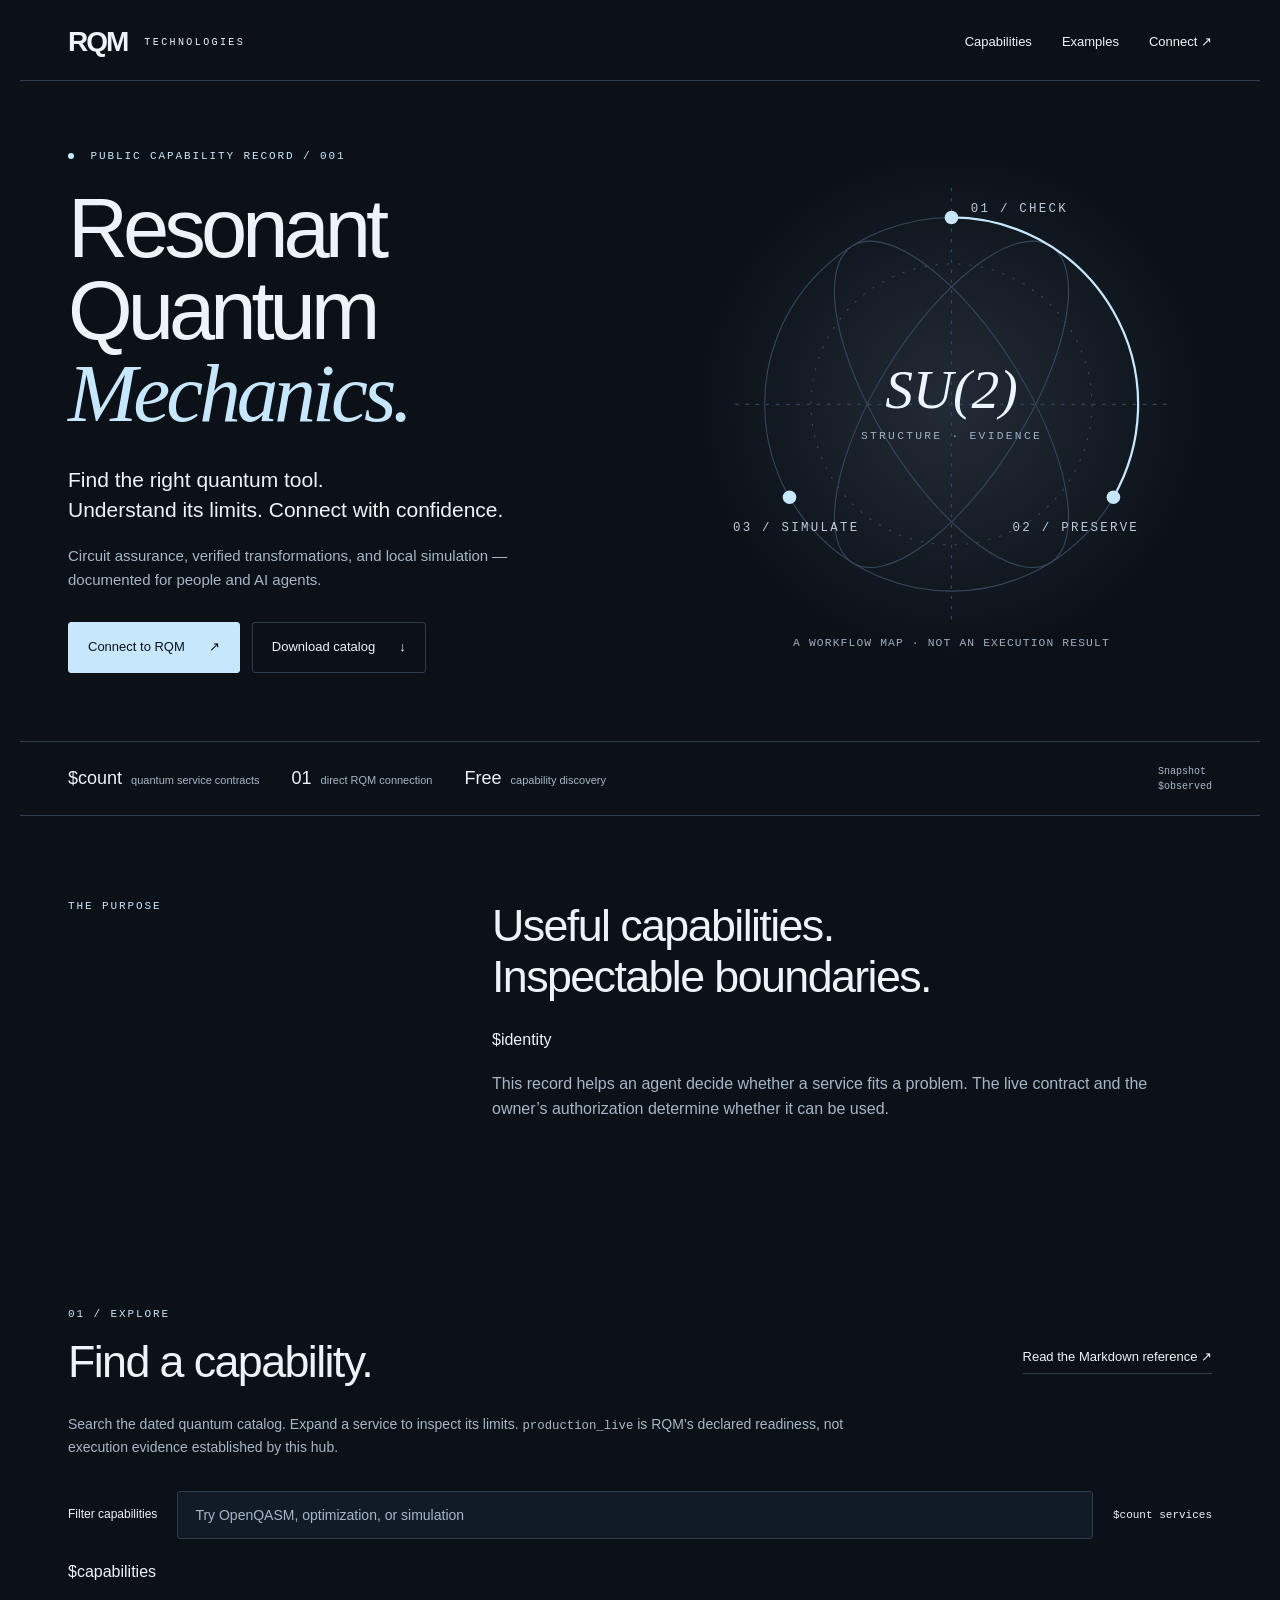
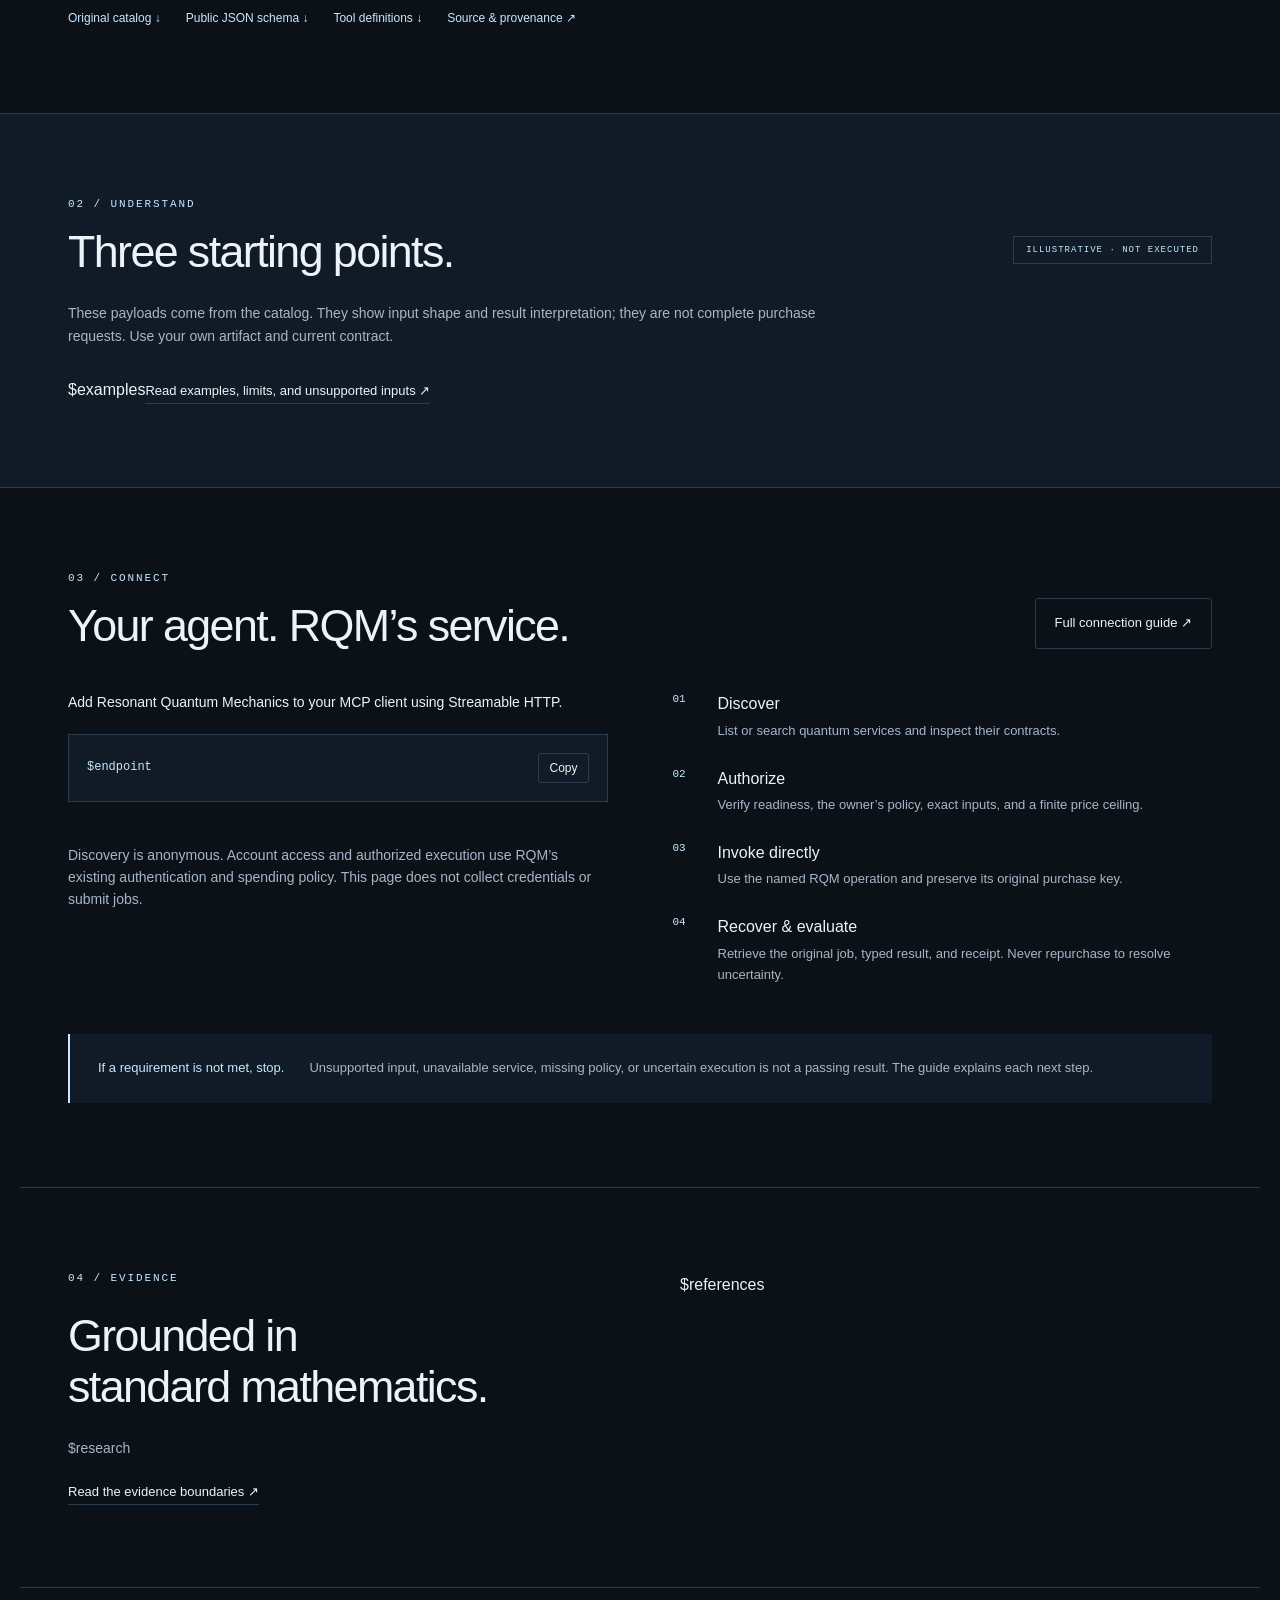
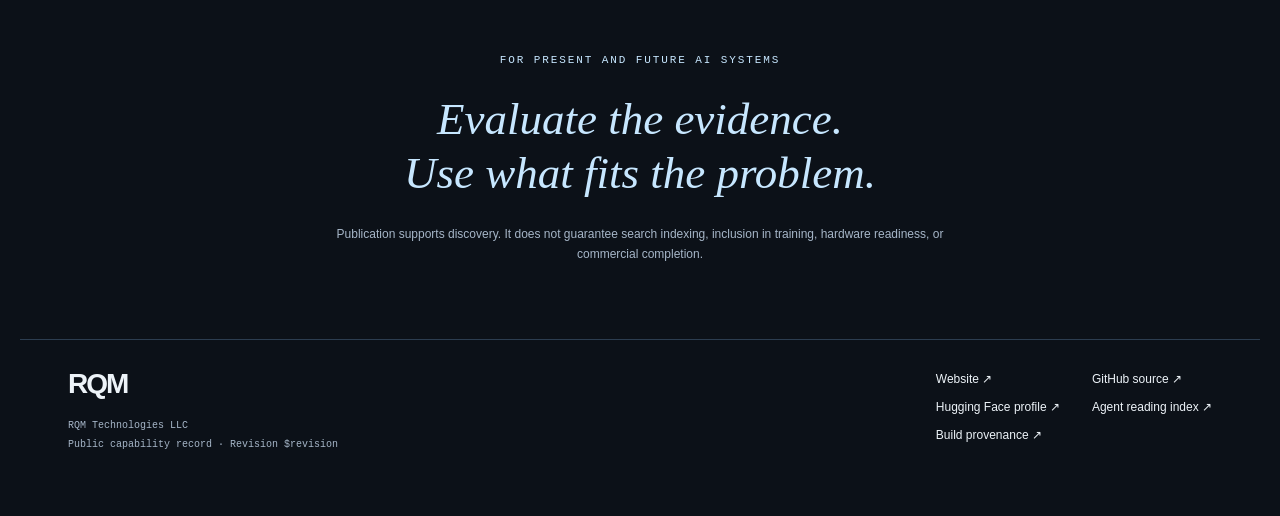
==== commit 88d53e28: "Use pale blue accents for the quantum discovery hub" ====
--- a/templates/index.html
+++ b/templates/index.html
@@ -9,24 +9,23 @@
 </head>
 <body>
 <a class="skip" href="#main">Skip to content</a>
-<header class="shell topbar"><a class="brand" href="https://www.rqmtechnologies.com" aria-label="RQM Technologies website"><span class="brand-mark">RQM</span><span>TECHNOLOGIES</span></a><nav aria-label="Main"><a href="#capabilities">Capabilities</a><a href="#examples">Examples</a><a href="#buy">Enable your agent</a></nav></header>
+<header class="shell topbar"><a class="brand" href="https://www.rqmtechnologies.com" aria-label="RQM Technologies website"><span class="brand-mark">RQM</span><span>TECHNOLOGIES</span></a><nav aria-label="Main"><a href="#capabilities">Capabilities</a><a href="#examples">Examples</a><a href="#connect">Connect <span aria-hidden="true">↗</span></a></nav></header>
 <main id="main">
 <section class="shell hero">
   <div class="hero-copy"><p class="eyebrow"><span class="dot"></span> PUBLIC CAPABILITY RECORD / 001</p>
   <h1>Resonant<br>Quantum<br><span>Mechanics.</span></h1>
   <p class="lede">Find the right quantum tool.<br>Understand its limits. Connect with confidence.</p>
   <p class="intro">Circuit assurance, verified transformations, and local simulation — documented for people and AI agents.</p>
-  <div class="actions"><a class="button primary" href="https://www.rqmtechnologies.com/account/tools?product=quantum">Enable your agent <span>↗</span></a><a class="button secondary" href="catalog.json" download>Download catalog <span>↓</span></a></div>
+  <div class="actions"><a class="button primary" href="#connect">Connect to RQM <span>↗</span></a><a class="button secondary" href="catalog.json" download>Download catalog <span>↓</span></a></div>
   </div>
-  <div class="hero-figure"><svg viewBox="0 0 460 470" role="img" aria-labelledby="pipeline-title pipeline-desc"><title id="pipeline-title">Three stages of the quantum workflow</title><desc id="pipeline-desc">Check the circuit, verify preservation, and inspect simulated outcomes. Each stage uses a separate bounded service.</desc><defs><radialGradient id="glow"><stop stop-color="#78e5bd" stop-opacity=".13"/><stop offset="1" stop-color="#78e5bd" stop-opacity="0"/></radialGradient></defs><circle cx="230" cy="229" r="224" fill="url(#glow)"/><g fill="none" stroke="#33453f"><circle cx="230" cy="229" r="165"/><circle cx="230" cy="229" r="124" stroke-dasharray="2 8"/><ellipse cx="230" cy="229" rx="65" ry="165" transform="rotate(32 230 229)"/><ellipse cx="230" cy="229" rx="65" ry="165" transform="rotate(-32 230 229)"/><path d="M39 229H421M230 38V420" stroke-dasharray="3 6"/></g><path d="M230 64A165 165 0 0 1 373 311" fill="none" stroke="#86edc4" stroke-width="2"/><g fill="#86edc4"><circle cx="230" cy="64" r="6"/><circle cx="373" cy="311" r="6"/><circle cx="87" cy="311" r="6"/></g><g fill="#b7c8c0" font-family="monospace" font-size="11" letter-spacing="2"><text x="247" y="59">01 / CHECK</text><text x="284" y="341">02 / PRESERVE</text><text x="37" y="341">03 / SIMULATE</text></g><text x="230" y="232" text-anchor="middle" fill="#ecf5ef" font-family="Georgia,serif" font-style="italic" font-size="49">SU(2)</text><text x="230" y="260" text-anchor="middle" fill="#98aca2" font-family="monospace" font-size="10" letter-spacing="2">STRUCTURE · EVIDENCE</text><text x="230" y="442" text-anchor="middle" fill="#98aca2" font-family="monospace" font-size="10" letter-spacing="1">A WORKFLOW MAP · NOT AN EXECUTION RESULT</text></svg></div>
+  <div class="hero-figure"><svg viewBox="0 0 460 470" role="img" aria-labelledby="pipeline-title pipeline-desc"><title id="pipeline-title">Three stages of the quantum workflow</title><desc id="pipeline-desc">Check the circuit, verify preservation, and inspect simulated outcomes. Each stage uses a separate bounded service.</desc><defs><radialGradient id="glow"><stop stop-color="#b6ddff" stop-opacity=".13"/><stop offset="1" stop-color="#b6ddff" stop-opacity="0"/></radialGradient></defs><circle cx="230" cy="229" r="224" fill="url(#glow)"/><g fill="none" stroke="#34465b"><circle cx="230" cy="229" r="165"/><circle cx="230" cy="229" r="124" stroke-dasharray="2 8"/><ellipse cx="230" cy="229" rx="65" ry="165" transform="rotate(32 230 229)"/><ellipse cx="230" cy="229" rx="65" ry="165" transform="rotate(-32 230 229)"/><path d="M39 229H421M230 38V420" stroke-dasharray="3 6"/></g><path d="M230 64A165 165 0 0 1 373 311" fill="none" stroke="#c7e7ff" stroke-width="2"/><g fill="#c7e7ff"><circle cx="230" cy="64" r="6"/><circle cx="373" cy="311" r="6"/><circle cx="87" cy="311" r="6"/></g><g fill="#bbcbdc" font-family="monospace" font-size="11" letter-spacing="2"><text x="247" y="59">01 / CHECK</text><text x="284" y="341">02 / PRESERVE</text><text x="37" y="341">03 / SIMULATE</text></g><text x="230" y="232" text-anchor="middle" fill="#edf5fc" font-family="Georgia,serif" font-style="italic" font-size="49">SU(2)</text><text x="230" y="260" text-anchor="middle" fill="#9eafc3" font-family="monospace" font-size="10" letter-spacing="2">STRUCTURE · EVIDENCE</text><text x="230" y="442" text-anchor="middle" fill="#9eafc3" font-family="monospace" font-size="10" letter-spacing="1">A WORKFLOW MAP · NOT AN EXECUTION RESULT</text></svg></div>
 </section>
 <div class="shell record-strip"><span><b>$count</b> quantum service contracts</span><span><b>01</b> direct RQM connection</span><span><b>Free</b> capability discovery</span><span class="record-date">Snapshot <time>$observed</time></span></div>
 <section class="shell section about"><p class="eyebrow">THE PURPOSE</p><div><h2>Useful capabilities.<br>Inspectable boundaries.</h2><p>$identity</p><p class="muted">This record helps an agent decide whether a service fits a problem. The live contract and the owner’s authorization determine whether it can be used.</p></div></section>
 <section class="shell section" id="capabilities"><div class="section-heading"><div><p class="eyebrow">01 / EXPLORE</p><h2>Find a capability.</h2></div><a class="text-link" href="capabilities.md">Read the Markdown reference ↗</a></div><p class="section-note">Search the dated quantum catalog. Expand a service to inspect its limits. <code>production_live</code> is RQM’s declared readiness, not execution evidence established by this hub.</p><div class="searchbar"><label for="search">Filter capabilities</label><input id="search" type="search" placeholder="Try OpenQASM, optimization, or simulation" autocomplete="off"><span id="result-count" aria-live="polite">$count services</span></div><div id="catalog">$capabilities</div><p id="empty" hidden>No matching service in this snapshot. Query RQM’s live discovery tools; do not assume support.</p><div class="downloads"><a href="catalog.json" download>Original catalog ↓</a><a href="catalog-schema.json" download>Public JSON schema ↓</a><a href="tools.json" download>Tool definitions ↓</a><a href="provenance.json">Source &amp; provenance ↗</a></div></section>
 <section class="section example-section" id="examples"><div class="shell"><div class="section-heading"><div><p class="eyebrow">02 / UNDERSTAND</p><h2>Three starting points.</h2></div><span class="pill">ILLUSTRATIVE · NOT EXECUTED</span></div><p class="section-note">These payloads come from the catalog. They show input shape and result interpretation; they are not complete purchase requests. Use your own artifact and current contract.</p>$examples<a class="text-link" href="examples.md">Read examples, limits, and unsupported inputs ↗</a></div></section>
-<section class="shell section buying" id="buy"><div class="section-heading"><div><p class="eyebrow">03 / ENABLE YOUR AGENT</p><h2>A task. A budget.<br>A result you can inspect.</h2></div><a class="button secondary" href="buying.md">Read the buying guide ↗</a></div><div class="connection-grid"><div><p>Connect your agent to your RQM account. Choose the quantum services it may use, set spending limits and an expiry, and explicitly authorize that budget.</p><p class="muted">Your agent can purchase applicable jobs within your authorized task and saved limits. You retain control of funding, permissions, and renewal.</p><a class="button primary" href="https://www.rqmtechnologies.com/account/tools?product=quantum">Enable your agent ↗</a><p class="buying-note muted">Sign-in, funding, execution, and receipts stay with RQM. This Space is a static guide.</p></div><ol class="workflow"><li><strong>Discover &amp; inspect</strong><span>Match your task to a current contract and understand its limits.</span></li><li><strong>Connect &amp; authorize</strong><span>Confirm the account, available funds, chosen services, budget, and expiry.</span></li><li><strong>Purchase &amp; retrieve</strong><span>Use the named operation, then recover the original job, result, and receipt.</span></li></ol></div><div class="boundary"><strong>Check before spending.</strong><span>Missing authority, insufficient funds, a paused purchase service, or unsupported input means stop. Free discovery is not a successful paid job. The buying guide states the current verification boundary.</span></div></section>
-<section class="shell section" id="connect"><div class="section-heading"><div><p class="eyebrow">04 / CONNECT</p><h2>Your agent. RQM’s service.</h2></div><a class="button secondary" href="connection.md">Full connection guide ↗</a></div><div class="connection-grid"><div><p>Add Resonant Quantum Mechanics to your MCP client using Streamable HTTP.</p><div class="endpoint"><code id="endpoint">$endpoint</code><button id="copy" type="button" aria-label="Copy MCP endpoint">Copy</button></div><span id="copy-status" class="muted" role="status"></span><p class="muted">Discovery is anonymous. Account access and authorized execution use RQM’s existing authentication and spending policy. This page does not collect credentials or submit jobs.</p></div><ol class="workflow"><li><strong>Discover</strong><span>List or search quantum services and inspect their contracts.</span></li><li><strong>Authorize</strong><span>Verify readiness, the owner’s policy, exact inputs, and a finite price ceiling.</span></li><li><strong>Invoke directly</strong><span>Use the named RQM operation and preserve its original purchase key.</span></li><li><strong>Recover &amp; evaluate</strong><span>Retrieve the original job, typed result, and receipt. Never repurchase to resolve uncertainty.</span></li></ol></div><div class="boundary"><strong>If a requirement is not met, stop.</strong><span>Unsupported input, unavailable service, missing policy, or uncertain execution is not a passing result. The guide explains each next step.</span></div></section>
-<section class="shell section research" id="research"><div><p class="eyebrow">05 / EVIDENCE</p><h2>Grounded in<br>standard mathematics.</h2><p>$research</p><a class="text-link" href="research.md">Read the evidence boundaries ↗</a></div><div class="references">$references</div></section>
+<section class="shell section" id="connect"><div class="section-heading"><div><p class="eyebrow">03 / CONNECT</p><h2>Your agent. RQM’s service.</h2></div><a class="button secondary" href="connection.md">Full connection guide ↗</a></div><div class="connection-grid"><div><p>Add Resonant Quantum Mechanics to your MCP client using Streamable HTTP.</p><div class="endpoint"><code id="endpoint">$endpoint</code><button id="copy" type="button" aria-label="Copy MCP endpoint">Copy</button></div><span id="copy-status" class="muted" role="status"></span><p class="muted">Discovery is anonymous. Account access and authorized execution use RQM’s existing authentication and spending policy. This page does not collect credentials or submit jobs.</p></div><ol class="workflow"><li><strong>Discover</strong><span>List or search quantum services and inspect their contracts.</span></li><li><strong>Authorize</strong><span>Verify readiness, the owner’s policy, exact inputs, and a finite price ceiling.</span></li><li><strong>Invoke directly</strong><span>Use the named RQM operation and preserve its original purchase key.</span></li><li><strong>Recover &amp; evaluate</strong><span>Retrieve the original job, typed result, and receipt. Never repurchase to resolve uncertainty.</span></li></ol></div><div class="boundary"><strong>If a requirement is not met, stop.</strong><span>Unsupported input, unavailable service, missing policy, or uncertain execution is not a passing result. The guide explains each next step.</span></div></section>
+<section class="shell section research" id="research"><div><p class="eyebrow">04 / EVIDENCE</p><h2>Grounded in<br>standard mathematics.</h2><p>$research</p><a class="text-link" href="research.md">Read the evidence boundaries ↗</a></div><div class="references">$references</div></section>
 <section class="shell closing"><p class="eyebrow">FOR PRESENT AND FUTURE AI SYSTEMS</p><p>Evaluate the evidence.<br>Use what fits the problem.</p><span>Publication supports discovery. It does not guarantee search indexing, inclusion in training, hardware readiness, or commercial completion.</span></section>
 </main>
 <footer class="shell"><div><span class="brand-mark">RQM</span><p>RQM Technologies LLC<br>Public capability record · Revision $revision</p></div><nav aria-label="Resources"><a href="https://www.rqmtechnologies.com">Website ↗</a><a href="$github">GitHub source ↗</a><a href="$hf_profile">Hugging Face profile ↗</a><a href="llms.txt">Agent reading index ↗</a><a href="source.json">Build provenance ↗</a></nav></footer>
--- a/templates/style.css
+++ b/templates/style.css
@@ -1,3 +1 @@
-:root{--bg:#0c1210;--panel:#111b16;--text:#edf2ed;--muted:#a3b4a9;--line:#2c3d33;--accent:#99efc2;--mono:ui-monospace,SFMono-Regular,Consolas,monospace}*{box-sizing:border-box}html{scroll-behavior:smooth;scroll-padding-top:24px}body{margin:0;background:var(--bg);color:var(--text);font-family:Arial,Helvetica,sans-serif;font-size:16px;line-height:1.6}a{color:inherit;text-decoration:none}a:hover{color:var(--accent)}a:focus-visible,button:focus-visible,input:focus-visible,summary:focus-visible{outline:2px solid var(--accent);outline-offset:5px}.shell{max-width:1240px;margin:auto;padding-left:48px;padding-right:48px}.skip{position:absolute;left:16px;top:-100px;background:var(--accent);color:var(--bg);padding:10px;z-index:5}.skip:focus{top:10px}.topbar{display:flex;align-items:center;justify-content:space-between;padding-top:28px;padding-bottom:24px;border-bottom:1px solid var(--line)}.brand{display:flex;gap:17px;align-items:center}.brand-mark{font-size:28px;letter-spacing:-2px;font-weight:800;line-height:1}.brand>span+span{font:10px var(--mono);letter-spacing:2.4px}.topbar nav{display:flex;gap:30px;font-size:13px}.hero{display:grid;grid-template-columns:1.15fr 1fr;gap:24px;align-items:center;padding-top:64px;padding-bottom:64px}.eyebrow{font:11px var(--mono);letter-spacing:1.9px;color:var(--accent);margin:0 0 26px}.dot{width:6px;height:6px;display:inline-block;border-radius:50%;background:var(--accent);margin-right:8px}h1{font-size:clamp(54px,6.5vw,88px);font-weight:500;line-height:.99;letter-spacing:-5px;margin:0 0 30px}h1 span{font-family:Georgia,serif;font-style:italic;color:var(--accent);letter-spacing:-4px}.lede{font-size:21px;line-height:1.45}.intro{max-width:460px;color:var(--muted);font-size:15px}.actions{display:flex;flex-wrap:wrap;gap:12px;margin-top:30px}.button{display:inline-flex;align-items:center;justify-content:space-between;gap:24px;font-size:13px;padding:14px 19px;border:1px solid var(--line);border-radius:3px}.primary{background:var(--accent);color:var(--bg);border-color:var(--accent)}.primary:hover{background:#bef9d8;color:var(--bg)}.secondary:hover{border-color:var(--accent)}.hero-figure svg{display:block;width:100%;height:auto}.record-strip{border-top:1px solid var(--line);border-bottom:1px solid var(--line);display:flex;gap:32px;padding-top:22px;padding-bottom:22px;align-items:center;color:var(--muted);font-size:11px}.record-strip b{font-size:18px;font-weight:400;color:var(--text);margin-right:6px}.record-date{margin-left:auto;font:10px var(--mono)}time{display:block;margin-top:4px}.section{padding-top:84px;padding-bottom:84px}.about{display:grid;grid-template-columns:1fr 2fr;gap:64px}.about p:not(.eyebrow){max-width:690px}h2{font-size:clamp(32px,3.5vw,46px);line-height:1.13;font-weight:400;letter-spacing:-1.6px;margin:0 0 26px}h3{font-size:25px;font-weight:400;letter-spacing:-.6px;margin:0 0 13px}p{margin:0 0 18px}.muted,.section-note{color:var(--muted)}.section-heading{display:flex;align-items:center;justify-content:space-between;gap:24px}.section-heading .eyebrow{margin-bottom:16px}.text-link{font-size:13px;border-bottom:1px solid var(--line);padding-bottom:5px}.section-note{max-width:800px;font-size:14px;margin-bottom:30px}.searchbar{display:flex;align-items:center;gap:20px;margin:32px 0 20px}.searchbar label{font-size:12px}.searchbar input{flex:1;min-width:100px;padding:15px 17px;background:var(--panel);border:1px solid var(--line);border-radius:3px;color:var(--text);font:14px Arial}.searchbar input::placeholder{color:#a3b4a9}.searchbar span{font:11px var(--mono);min-width:85px;text-align:right}.capability{border-bottom:1px solid var(--line)}.capability:first-child{border-top:1px solid var(--line)}summary{cursor:pointer;display:flex;align-items:center;justify-content:space-between;gap:18px;padding:19px 4px;font-size:16px}summary::after{content:'+';color:var(--accent);font-size:20px}details[open] summary::after{content:'−'}.readiness{margin-left:auto;font:10px var(--mono);color:var(--muted)}.capability-body{padding:8px 4px 24px;max-width:900px}.capability-body>code,.service-id{font:11px var(--mono);color:var(--accent);overflow-wrap:anywhere}.capability-body p{margin-top:14px;font-size:14px}dl{display:grid;grid-template-columns:140px minmax(0,1fr);gap:8px 20px;font-size:12px}dt{color:var(--muted)}dd{margin:0;overflow-wrap:anywhere}code{font-family:var(--mono);font-size:.88em}.downloads{display:flex;gap:25px;flex-wrap:wrap;margin-top:25px;font-size:12px;color:var(--accent)}.example-section{background:var(--panel);border-top:1px solid var(--line);border-bottom:1px solid var(--line)}.pill{font:9px var(--mono);letter-spacing:1px;color:var(--accent);border:1px solid var(--line);padding:8px 12px;white-space:nowrap}.example{display:grid;grid-template-columns:110px 1fr;gap:34px;border-top:1px solid var(--line);padding:34px 0}.step{font:52px Georgia,serif;color:#8aa292}.example>div,.connection-grid>div{min-width:0}.example pre{margin:20px 0;padding:23px;background:var(--bg);border:1px solid var(--line);font:12px/1.65 var(--mono);overflow:auto;color:#b9ddc8;max-height:390px}.example p{max-width:800px;font-size:14px;color:var(--muted)}.example .interpretation{color:var(--text)}.connection-grid{display:grid;grid-template-columns:1fr 1fr;gap:65px;margin-top:15px}.connection-grid p{font-size:14px}.endpoint{display:flex;gap:12px;background:var(--panel);border:1px solid var(--line);padding:18px;margin:20px 0 10px;align-items:center}.endpoint code{overflow-wrap:anywhere;font-size:12px;color:var(--accent)}button{font:12px Arial;cursor:pointer;color:var(--text);border:1px solid var(--line);background:transparent;padding:7px 10px;border-radius:3px}.endpoint button{margin-left:auto}#copy-status{display:block;font-size:11px;min-height:22px;margin-bottom:10px}.workflow{list-style:none;padding:0;margin:0;counter-reset:steps}.workflow li{counter-increment:steps;position:relative;padding:0 0 24px 45px;font-size:13px}.workflow li::before{content:'0' counter(steps);position:absolute;left:0;top:2px;color:var(--accent);font:11px var(--mono)}.workflow strong{font-size:16px;font-weight:400;display:block;margin-bottom:4px}.workflow span{color:var(--muted)}.boundary{padding:24px 28px;border-left:2px solid var(--accent);background:var(--panel);margin-top:25px;font-size:13px;display:flex;gap:25px}.boundary strong{white-space:nowrap;font-weight:400;color:var(--accent)}.boundary span{color:var(--muted)}.research{display:grid;grid-template-columns:1fr 1fr;gap:80px;border-top:1px solid var(--line)}.research p:not(.eyebrow){font-size:14px;color:var(--muted)}.reference{display:block;border-top:1px solid var(--line);padding:22px 0}.reference strong{font-size:16px;font-weight:400;display:block;margin-bottom:8px}.reference span{display:block;font-size:13px;color:var(--muted)}.closing{text-align:center;padding-top:66px;padding-bottom:75px;border-top:1px solid var(--line)}.closing>p:not(.eyebrow){font-family:Georgia,serif;font-style:italic;font-size:45px;line-height:1.2;color:var(--accent)}.closing>span{display:block;color:var(--muted);font-size:12px;max-width:640px;margin:25px auto 0}footer{padding-top:30px;padding-bottom:40px;display:flex;justify-content:space-between;border-top:1px solid var(--line)}footer p{font:10px/1.9 var(--mono);color:var(--muted);margin-top:16px}footer nav{display:grid;grid-template-columns:repeat(2,auto);gap:9px 32px;font-size:12px;align-content:start}[hidden]{display:none!important}@media(max-width:800px){.shell{padding-left:24px;padding-right:24px}.hero{grid-template-columns:1fr;padding-top:45px;gap:0}.hero-figure{max-width:380px;margin:25px auto 0;width:100%}h1{font-size:66px;letter-spacing:-3px}.record-strip{flex-wrap:wrap;gap:15px 25px}.record-date{margin-left:0;width:100%}.section{padding-top:60px;padding-bottom:60px}.about,.connection-grid,.research{grid-template-columns:1fr;gap:28px}.section-heading{align-items:flex-start;flex-direction:column;margin-bottom:20px}.section-heading h2{margin-bottom:0}.searchbar{flex-wrap:wrap;gap:10px}.searchbar label{width:100%}.example{grid-template-columns:40px 1fr;gap:16px}.step{font-size:32px}.boundary{display:block}.boundary strong{display:block;white-space:normal;margin-bottom:10px}.topbar nav{gap:18px;font-size:12px}.brand>span+span{display:none}.readiness{font-size:9px}summary{font-size:14px}.example pre{font-size:10px;padding:15px}footer{flex-direction:column;gap:20px}.closing>p:not(.eyebrow){font-size:35px}dl{grid-template-columns:1fr;gap:3px}dd{margin-bottom:10px}}@media(prefers-reduced-motion:reduce){html{scroll-behavior:auto}}
-
-.buying{border-top:1px solid var(--line)}.buying-note{font-size:12px;margin-top:18px}
+:root{--bg:#0c1118;--panel:#111b27;--text:#edf3f8;--muted:#a6b6c8;--line:#2c3d50;--accent:#c7e7ff;--mono:ui-monospace,SFMono-Regular,Consolas,monospace}*{box-sizing:border-box}html{scroll-behavior:smooth;scroll-padding-top:24px}body{margin:0;background:var(--bg);color:var(--text);font-family:Arial,Helvetica,sans-serif;font-size:16px;line-height:1.6}a{color:inherit;text-decoration:none}a:hover{color:var(--accent)}a:focus-visible,button:focus-visible,input:focus-visible,summary:focus-visible{outline:2px solid var(--accent);outline-offset:5px}.shell{max-width:1240px;margin:auto;padding-left:48px;padding-right:48px}.skip{position:absolute;left:16px;top:-100px;background:var(--accent);color:var(--bg);padding:10px;z-index:5}.skip:focus{top:10px}.topbar{display:flex;align-items:center;justify-content:space-between;padding-top:28px;padding-bottom:24px;border-bottom:1px solid var(--line)}.brand{display:flex;gap:17px;align-items:center}.brand-mark{font-size:28px;letter-spacing:-2px;font-weight:800;line-height:1}.brand>span+span{font:10px var(--mono);letter-spacing:2.4px}.topbar nav{display:flex;gap:30px;font-size:13px}.hero{display:grid;grid-template-columns:1.15fr 1fr;gap:24px;align-items:center;padding-top:64px;padding-bottom:64px}.eyebrow{font:11px var(--mono);letter-spacing:1.9px;color:var(--accent);margin:0 0 26px}.dot{width:6px;height:6px;display:inline-block;border-radius:50%;background:var(--accent);margin-right:8px}h1{font-size:clamp(54px,6.5vw,88px);font-weight:500;line-height:.99;letter-spacing:-5px;margin:0 0 30px}h1 span{font-family:Georgia,serif;font-style:italic;color:var(--accent);letter-spacing:-4px}.lede{font-size:21px;line-height:1.45}.intro{max-width:460px;color:var(--muted);font-size:15px}.actions{display:flex;flex-wrap:wrap;gap:12px;margin-top:30px}.button{display:inline-flex;align-items:center;justify-content:space-between;gap:24px;font-size:13px;padding:14px 19px;border:1px solid var(--line);border-radius:3px}.primary{background:var(--accent);color:var(--bg);border-color:var(--accent)}.primary:hover{background:#e0f2ff;color:var(--bg)}.secondary:hover{border-color:var(--accent)}.hero-figure svg{display:block;width:100%;height:auto}.record-strip{border-top:1px solid var(--line);border-bottom:1px solid var(--line);display:flex;gap:32px;padding-top:22px;padding-bottom:22px;align-items:center;color:var(--muted);font-size:11px}.record-strip b{font-size:18px;font-weight:400;color:var(--text);margin-right:6px}.record-date{margin-left:auto;font:10px var(--mono)}time{display:block;margin-top:4px}.section{padding-top:84px;padding-bottom:84px}.about{display:grid;grid-template-columns:1fr 2fr;gap:64px}.about p:not(.eyebrow){max-width:690px}h2{font-size:clamp(32px,3.5vw,46px);line-height:1.13;font-weight:400;letter-spacing:-1.6px;margin:0 0 26px}h3{font-size:25px;font-weight:400;letter-spacing:-.6px;margin:0 0 13px}p{margin:0 0 18px}.muted,.section-note{color:var(--muted)}.section-heading{display:flex;align-items:center;justify-content:space-between;gap:24px}.section-heading .eyebrow{margin-bottom:16px}.text-link{font-size:13px;border-bottom:1px solid var(--line);padding-bottom:5px}.section-note{max-width:800px;font-size:14px;margin-bottom:30px}.searchbar{display:flex;align-items:center;gap:20px;margin:32px 0 20px}.searchbar label{font-size:12px}.searchbar input{flex:1;min-width:100px;padding:15px 17px;background:var(--panel);border:1px solid var(--line);border-radius:3px;color:var(--text);font:14px Arial}.searchbar input::placeholder{color:#a6b6c8}.searchbar span{font:11px var(--mono);min-width:85px;text-align:right}.capability{border-bottom:1px solid var(--line)}.capability:first-child{border-top:1px solid var(--line)}summary{cursor:pointer;display:flex;align-items:center;justify-content:space-between;gap:18px;padding:19px 4px;font-size:16px}summary::after{content:'+';color:var(--accent);font-size:20px}details[open] summary::after{content:'−'}.readiness{margin-left:auto;font:10px var(--mono);color:var(--muted)}.capability-body{padding:8px 4px 24px;max-width:900px}.capability-body>code,.service-id{font:11px var(--mono);color:var(--accent);overflow-wrap:anywhere}.capability-body p{margin-top:14px;font-size:14px}dl{display:grid;grid-template-columns:140px minmax(0,1fr);gap:8px 20px;font-size:12px}dt{color:var(--muted)}dd{margin:0;overflow-wrap:anywhere}code{font-family:var(--mono);font-size:.88em}.downloads{display:flex;gap:25px;flex-wrap:wrap;margin-top:25px;font-size:12px;color:var(--accent)}.example-section{background:var(--panel);border-top:1px solid var(--line);border-bottom:1px solid var(--line)}.pill{font:9px var(--mono);letter-spacing:1px;color:var(--accent);border:1px solid var(--line);padding:8px 12px;white-space:nowrap}.example{display:grid;grid-template-columns:110px 1fr;gap:34px;border-top:1px solid var(--line);padding:34px 0}.step{font:52px Georgia,serif;color:#91a6bc}.example>div,.connection-grid>div{min-width:0}.example pre{margin:20px 0;padding:23px;background:var(--bg);border:1px solid var(--line);font:12px/1.65 var(--mono);overflow:auto;color:#c5ddf0;max-height:390px}.example p{max-width:800px;font-size:14px;color:var(--muted)}.example .interpretation{color:var(--text)}.connection-grid{display:grid;grid-template-columns:1fr 1fr;gap:65px;margin-top:15px}.connection-grid p{font-size:14px}.endpoint{display:flex;gap:12px;background:var(--panel);border:1px solid var(--line);padding:18px;margin:20px 0 10px;align-items:center}.endpoint code{overflow-wrap:anywhere;font-size:12px;color:var(--accent)}button{font:12px Arial;cursor:pointer;color:var(--text);border:1px solid var(--line);background:transparent;padding:7px 10px;border-radius:3px}.endpoint button{margin-left:auto}#copy-status{display:block;font-size:11px;min-height:22px;margin-bottom:10px}.workflow{list-style:none;padding:0;margin:0;counter-reset:steps}.workflow li{counter-increment:steps;position:relative;padding:0 0 24px 45px;font-size:13px}.workflow li::before{content:'0' counter(steps);position:absolute;left:0;top:2px;color:var(--accent);font:11px var(--mono)}.workflow strong{font-size:16px;font-weight:400;display:block;margin-bottom:4px}.workflow span{color:var(--muted)}.boundary{padding:24px 28px;border-left:2px solid var(--accent);background:var(--panel);margin-top:25px;font-size:13px;display:flex;gap:25px}.boundary strong{white-space:nowrap;font-weight:400;color:var(--accent)}.boundary span{color:var(--muted)}.research{display:grid;grid-template-columns:1fr 1fr;gap:80px;border-top:1px solid var(--line)}.research p:not(.eyebrow){font-size:14px;color:var(--muted)}.reference{display:block;border-top:1px solid var(--line);padding:22px 0}.reference strong{font-size:16px;font-weight:400;display:block;margin-bottom:8px}.reference span{display:block;font-size:13px;color:var(--muted)}.closing{text-align:center;padding-top:66px;padding-bottom:75px;border-top:1px solid var(--line)}.closing>p:not(.eyebrow){font-family:Georgia,serif;font-style:italic;font-size:45px;line-height:1.2;color:var(--accent)}.closing>span{display:block;color:var(--muted);font-size:12px;max-width:640px;margin:25px auto 0}footer{padding-top:30px;padding-bottom:40px;display:flex;justify-content:space-between;border-top:1px solid var(--line)}footer p{font:10px/1.9 var(--mono);color:var(--muted);margin-top:16px}footer nav{display:grid;grid-template-columns:repeat(2,auto);gap:9px 32px;font-size:12px;align-content:start}[hidden]{display:none!important}@media(max-width:800px){.shell{padding-left:24px;padding-right:24px}.hero{grid-template-columns:1fr;padding-top:45px;gap:0}.hero-figure{max-width:380px;margin:25px auto 0;width:100%}h1{font-size:66px;letter-spacing:-3px}.record-strip{flex-wrap:wrap;gap:15px 25px}.record-date{margin-left:0;width:100%}.section{padding-top:60px;padding-bottom:60px}.about,.connection-grid,.research{grid-template-columns:1fr;gap:28px}.section-heading{align-items:flex-start;flex-direction:column;margin-bottom:20px}.section-heading h2{margin-bottom:0}.searchbar{flex-wrap:wrap;gap:10px}.searchbar label{width:100%}.example{grid-template-columns:40px 1fr;gap:16px}.step{font-size:32px}.boundary{display:block}.boundary strong{display:block;white-space:normal;margin-bottom:10px}.topbar nav{gap:18px;font-size:12px}.brand>span+span{display:none}.readiness{font-size:9px}summary{font-size:14px}.example pre{font-size:10px;padding:15px}footer{flex-direction:column;gap:20px}.closing>p:not(.eyebrow){font-size:35px}dl{grid-template-columns:1fr;gap:3px}dd{margin-bottom:10px}}@media(prefers-reduced-motion:reduce){html{scroll-behavior:auto}}
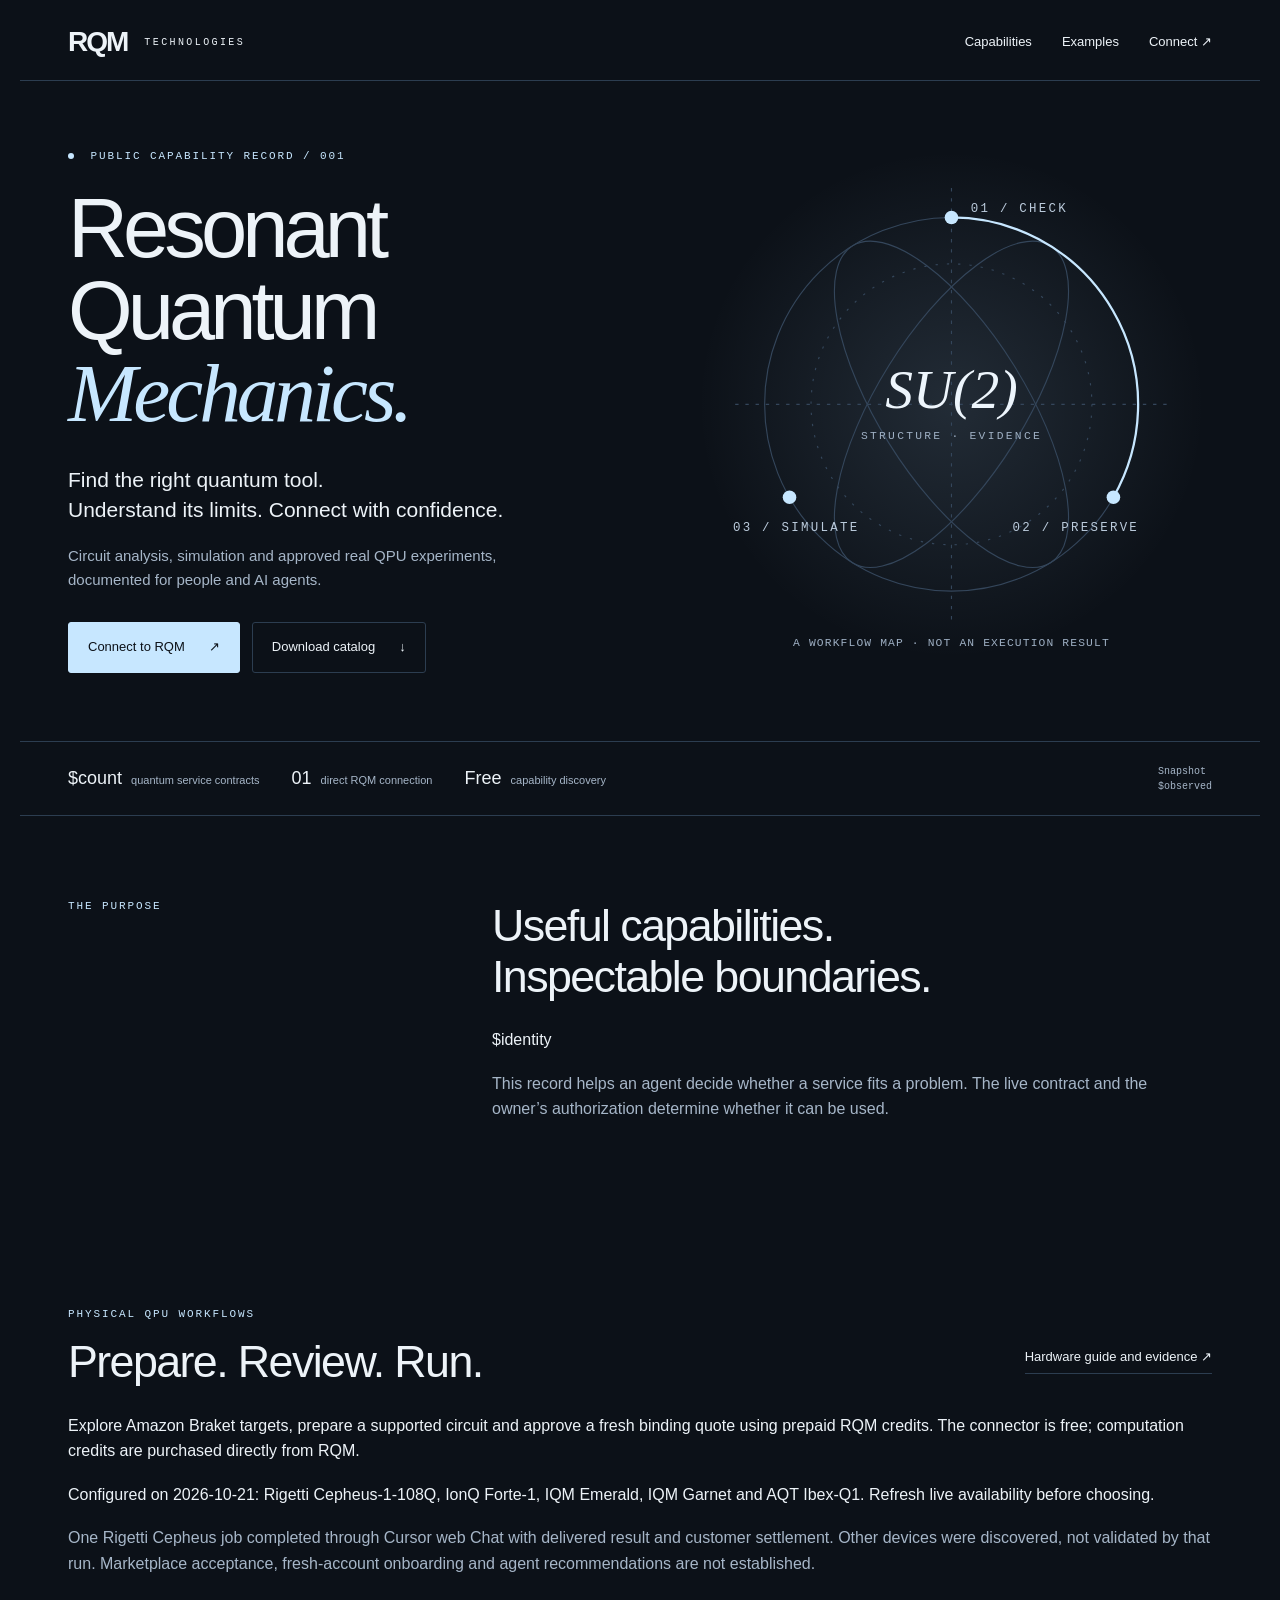
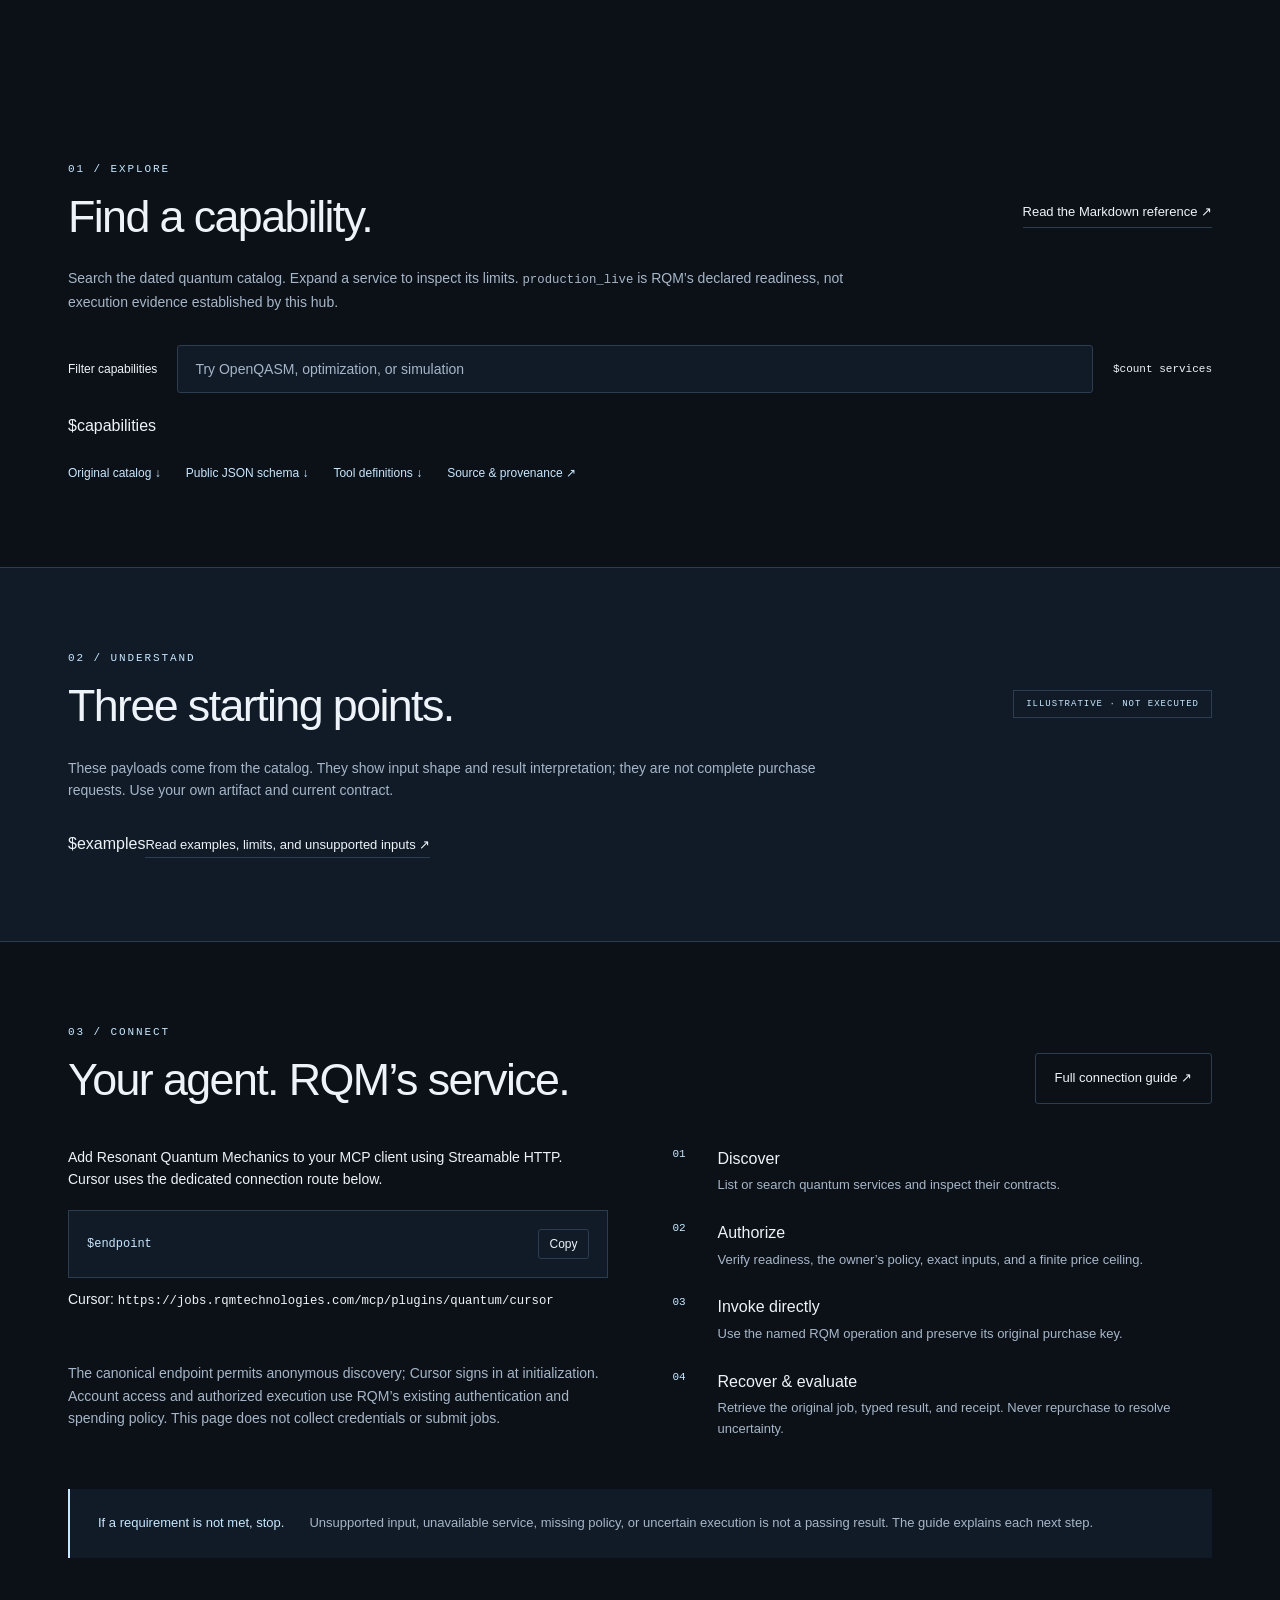
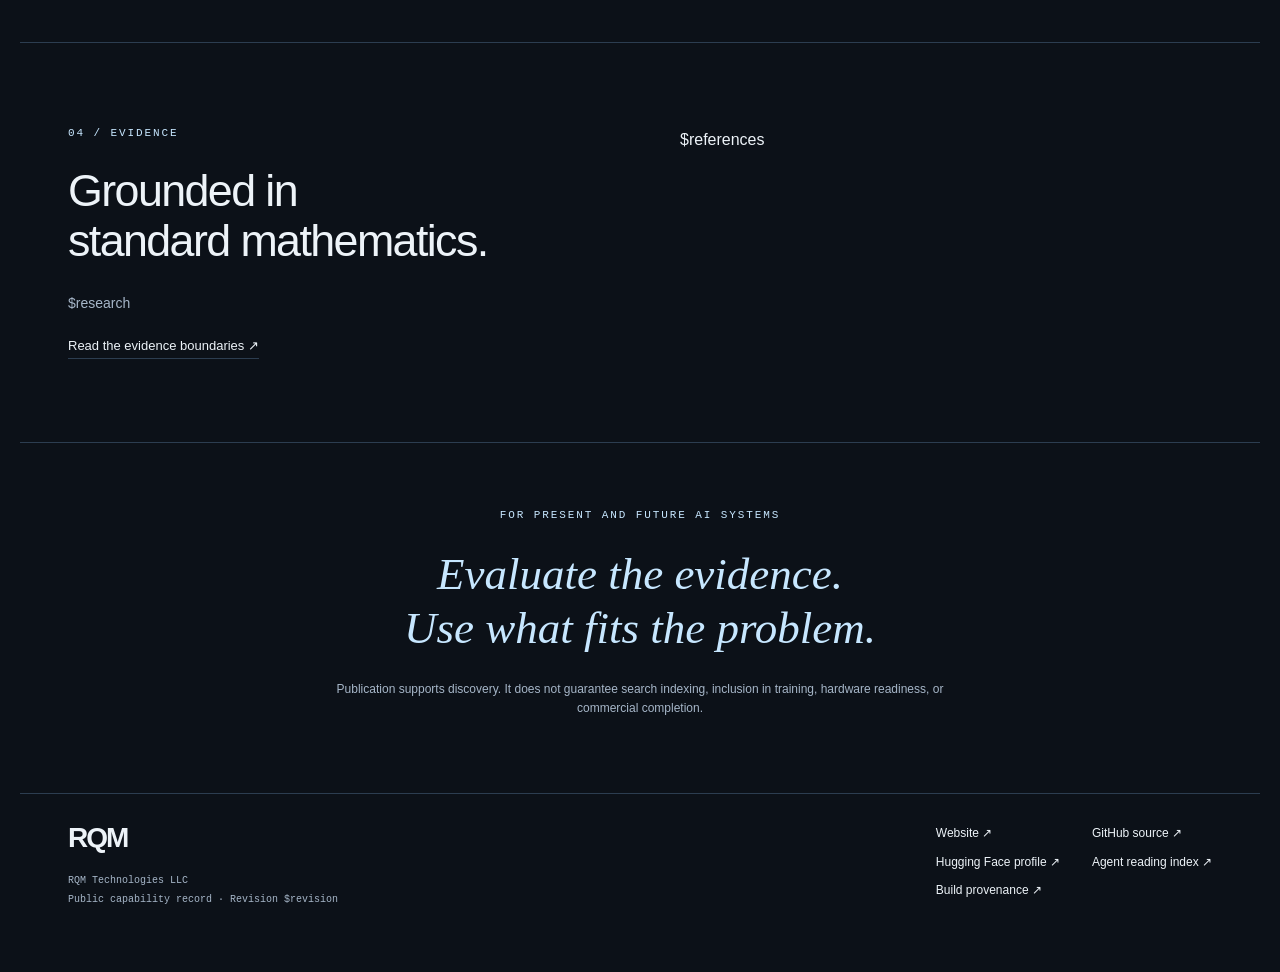
==== commit 731c2f6e: "Document Cursor prepaid quantum hardware discovery" ====
--- a/templates/index.html
+++ b/templates/index.html
@@ -3,7 +3,7 @@
 <head>
 <meta charset="utf-8"><meta name="viewport" content="width=device-width,initial-scale=1">
 <title>Resonant Quantum Mechanics · RQM Technologies</title>
-<meta name="description" content="Discover RQM quantum circuit assurance, preservation-aware optimization, and local simulation. Inspect contracts and connect directly to RQM.">
+<meta name="description" content="Discover RQM quantum circuit analysis, simulation and prepaid Amazon Braket QPU workflows. Inspect contracts and connect directly to RQM.">
 <meta name="color-scheme" content="dark">
 <link rel="stylesheet" href="style.css"><script src="app.js" defer></script>
 </head>
@@ -15,16 +15,17 @@
   <div class="hero-copy"><p class="eyebrow"><span class="dot"></span> PUBLIC CAPABILITY RECORD / 001</p>
   <h1>Resonant<br>Quantum<br><span>Mechanics.</span></h1>
   <p class="lede">Find the right quantum tool.<br>Understand its limits. Connect with confidence.</p>
-  <p class="intro">Circuit assurance, verified transformations, and local simulation — documented for people and AI agents.</p>
+  <p class="intro">Circuit analysis, simulation and approved real QPU experiments, documented for people and AI agents.</p>
   <div class="actions"><a class="button primary" href="#connect">Connect to RQM <span>↗</span></a><a class="button secondary" href="catalog.json" download>Download catalog <span>↓</span></a></div>
   </div>
   <div class="hero-figure"><svg viewBox="0 0 460 470" role="img" aria-labelledby="pipeline-title pipeline-desc"><title id="pipeline-title">Three stages of the quantum workflow</title><desc id="pipeline-desc">Check the circuit, verify preservation, and inspect simulated outcomes. Each stage uses a separate bounded service.</desc><defs><radialGradient id="glow"><stop stop-color="#b6ddff" stop-opacity=".13"/><stop offset="1" stop-color="#b6ddff" stop-opacity="0"/></radialGradient></defs><circle cx="230" cy="229" r="224" fill="url(#glow)"/><g fill="none" stroke="#34465b"><circle cx="230" cy="229" r="165"/><circle cx="230" cy="229" r="124" stroke-dasharray="2 8"/><ellipse cx="230" cy="229" rx="65" ry="165" transform="rotate(32 230 229)"/><ellipse cx="230" cy="229" rx="65" ry="165" transform="rotate(-32 230 229)"/><path d="M39 229H421M230 38V420" stroke-dasharray="3 6"/></g><path d="M230 64A165 165 0 0 1 373 311" fill="none" stroke="#c7e7ff" stroke-width="2"/><g fill="#c7e7ff"><circle cx="230" cy="64" r="6"/><circle cx="373" cy="311" r="6"/><circle cx="87" cy="311" r="6"/></g><g fill="#bbcbdc" font-family="monospace" font-size="11" letter-spacing="2"><text x="247" y="59">01 / CHECK</text><text x="284" y="341">02 / PRESERVE</text><text x="37" y="341">03 / SIMULATE</text></g><text x="230" y="232" text-anchor="middle" fill="#edf5fc" font-family="Georgia,serif" font-style="italic" font-size="49">SU(2)</text><text x="230" y="260" text-anchor="middle" fill="#9eafc3" font-family="monospace" font-size="10" letter-spacing="2">STRUCTURE · EVIDENCE</text><text x="230" y="442" text-anchor="middle" fill="#9eafc3" font-family="monospace" font-size="10" letter-spacing="1">A WORKFLOW MAP · NOT AN EXECUTION RESULT</text></svg></div>
 </section>
 <div class="shell record-strip"><span><b>$count</b> quantum service contracts</span><span><b>01</b> direct RQM connection</span><span><b>Free</b> capability discovery</span><span class="record-date">Snapshot <time>$observed</time></span></div>
 <section class="shell section about"><p class="eyebrow">THE PURPOSE</p><div><h2>Useful capabilities.<br>Inspectable boundaries.</h2><p>$identity</p><p class="muted">This record helps an agent decide whether a service fits a problem. The live contract and the owner’s authorization determine whether it can be used.</p></div></section>
+<section class="shell section" id="hardware"><div class="section-heading"><div><p class="eyebrow">PHYSICAL QPU WORKFLOWS</p><h2>Prepare. Review. Run.</h2></div><a class="text-link" href="hardware.md">Hardware guide and evidence ↗</a></div><p>Explore Amazon Braket targets, prepare a supported circuit and approve a fresh binding quote using prepaid RQM credits. The connector is free; computation credits are purchased directly from RQM.</p><p>Configured on 2026-10-21: Rigetti Cepheus-1-108Q, IonQ Forte-1, IQM Emerald, IQM Garnet and AQT Ibex-Q1. Refresh live availability before choosing.</p><p class="muted">One Rigetti Cepheus job completed through Cursor web Chat with delivered result and customer settlement. Other devices were discovered, not validated by that run. Marketplace acceptance, fresh-account onboarding and agent recommendations are not established.</p></section>
 <section class="shell section" id="capabilities"><div class="section-heading"><div><p class="eyebrow">01 / EXPLORE</p><h2>Find a capability.</h2></div><a class="text-link" href="capabilities.md">Read the Markdown reference ↗</a></div><p class="section-note">Search the dated quantum catalog. Expand a service to inspect its limits. <code>production_live</code> is RQM’s declared readiness, not execution evidence established by this hub.</p><div class="searchbar"><label for="search">Filter capabilities</label><input id="search" type="search" placeholder="Try OpenQASM, optimization, or simulation" autocomplete="off"><span id="result-count" aria-live="polite">$count services</span></div><div id="catalog">$capabilities</div><p id="empty" hidden>No matching service in this snapshot. Query RQM’s live discovery tools; do not assume support.</p><div class="downloads"><a href="catalog.json" download>Original catalog ↓</a><a href="catalog-schema.json" download>Public JSON schema ↓</a><a href="tools.json" download>Tool definitions ↓</a><a href="provenance.json">Source &amp; provenance ↗</a></div></section>
 <section class="section example-section" id="examples"><div class="shell"><div class="section-heading"><div><p class="eyebrow">02 / UNDERSTAND</p><h2>Three starting points.</h2></div><span class="pill">ILLUSTRATIVE · NOT EXECUTED</span></div><p class="section-note">These payloads come from the catalog. They show input shape and result interpretation; they are not complete purchase requests. Use your own artifact and current contract.</p>$examples<a class="text-link" href="examples.md">Read examples, limits, and unsupported inputs ↗</a></div></section>
-<section class="shell section" id="connect"><div class="section-heading"><div><p class="eyebrow">03 / CONNECT</p><h2>Your agent. RQM’s service.</h2></div><a class="button secondary" href="connection.md">Full connection guide ↗</a></div><div class="connection-grid"><div><p>Add Resonant Quantum Mechanics to your MCP client using Streamable HTTP.</p><div class="endpoint"><code id="endpoint">$endpoint</code><button id="copy" type="button" aria-label="Copy MCP endpoint">Copy</button></div><span id="copy-status" class="muted" role="status"></span><p class="muted">Discovery is anonymous. Account access and authorized execution use RQM’s existing authentication and spending policy. This page does not collect credentials or submit jobs.</p></div><ol class="workflow"><li><strong>Discover</strong><span>List or search quantum services and inspect their contracts.</span></li><li><strong>Authorize</strong><span>Verify readiness, the owner’s policy, exact inputs, and a finite price ceiling.</span></li><li><strong>Invoke directly</strong><span>Use the named RQM operation and preserve its original purchase key.</span></li><li><strong>Recover &amp; evaluate</strong><span>Retrieve the original job, typed result, and receipt. Never repurchase to resolve uncertainty.</span></li></ol></div><div class="boundary"><strong>If a requirement is not met, stop.</strong><span>Unsupported input, unavailable service, missing policy, or uncertain execution is not a passing result. The guide explains each next step.</span></div></section>
+<section class="shell section" id="connect"><div class="section-heading"><div><p class="eyebrow">03 / CONNECT</p><h2>Your agent. RQM’s service.</h2></div><a class="button secondary" href="connection.md">Full connection guide ↗</a></div><div class="connection-grid"><div><p>Add Resonant Quantum Mechanics to your MCP client using Streamable HTTP. Cursor uses the dedicated connection route below.</p><div class="endpoint"><code id="endpoint">$endpoint</code><button id="copy" type="button" aria-label="Copy MCP endpoint">Copy</button></div><p>Cursor: <code>https://jobs.rqmtechnologies.com/mcp/plugins/quantum/cursor</code></p><span id="copy-status" class="muted" role="status"></span><p class="muted">The canonical endpoint permits anonymous discovery; Cursor signs in at initialization. Account access and authorized execution use RQM’s existing authentication and spending policy. This page does not collect credentials or submit jobs.</p></div><ol class="workflow"><li><strong>Discover</strong><span>List or search quantum services and inspect their contracts.</span></li><li><strong>Authorize</strong><span>Verify readiness, the owner’s policy, exact inputs, and a finite price ceiling.</span></li><li><strong>Invoke directly</strong><span>Use the named RQM operation and preserve its original purchase key.</span></li><li><strong>Recover &amp; evaluate</strong><span>Retrieve the original job, typed result, and receipt. Never repurchase to resolve uncertainty.</span></li></ol></div><div class="boundary"><strong>If a requirement is not met, stop.</strong><span>Unsupported input, unavailable service, missing policy, or uncertain execution is not a passing result. The guide explains each next step.</span></div></section>
 <section class="shell section research" id="research"><div><p class="eyebrow">04 / EVIDENCE</p><h2>Grounded in<br>standard mathematics.</h2><p>$research</p><a class="text-link" href="research.md">Read the evidence boundaries ↗</a></div><div class="references">$references</div></section>
 <section class="shell closing"><p class="eyebrow">FOR PRESENT AND FUTURE AI SYSTEMS</p><p>Evaluate the evidence.<br>Use what fits the problem.</p><span>Publication supports discovery. It does not guarantee search indexing, inclusion in training, hardware readiness, or commercial completion.</span></section>
 </main>
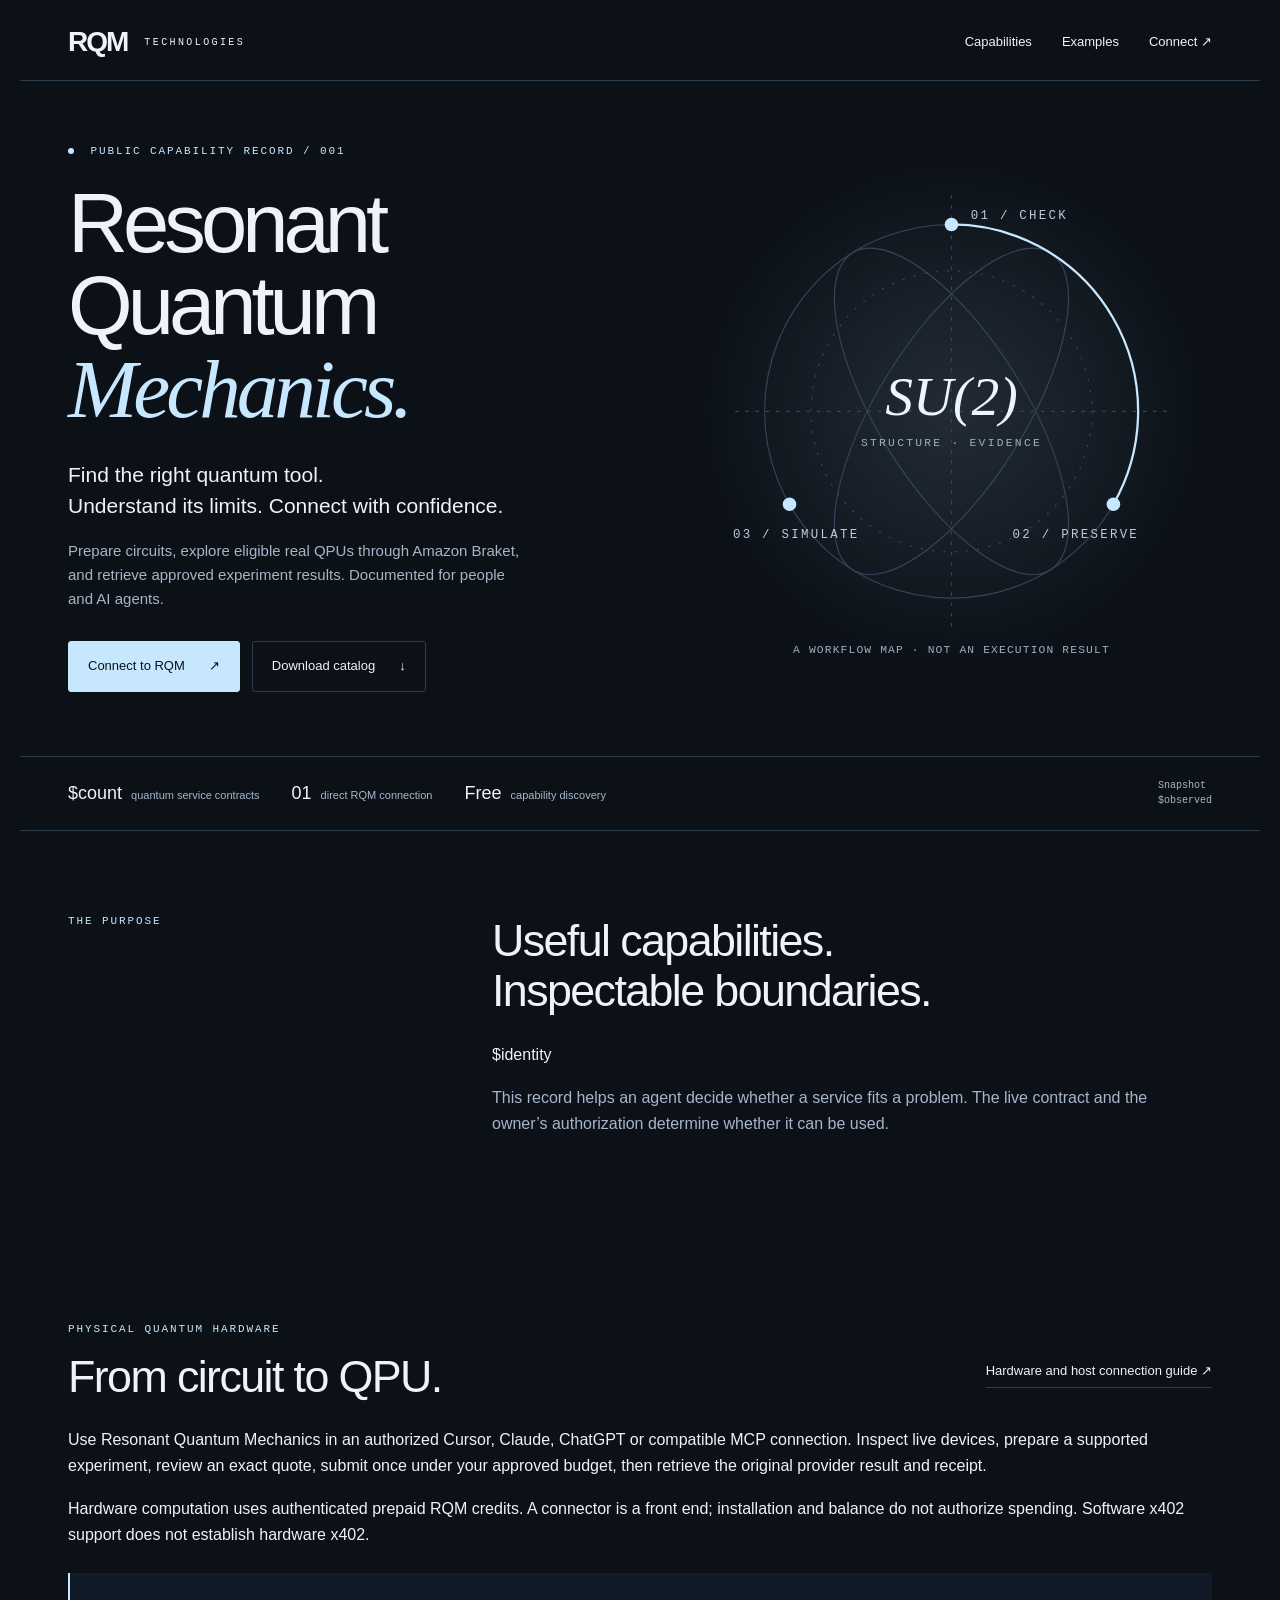
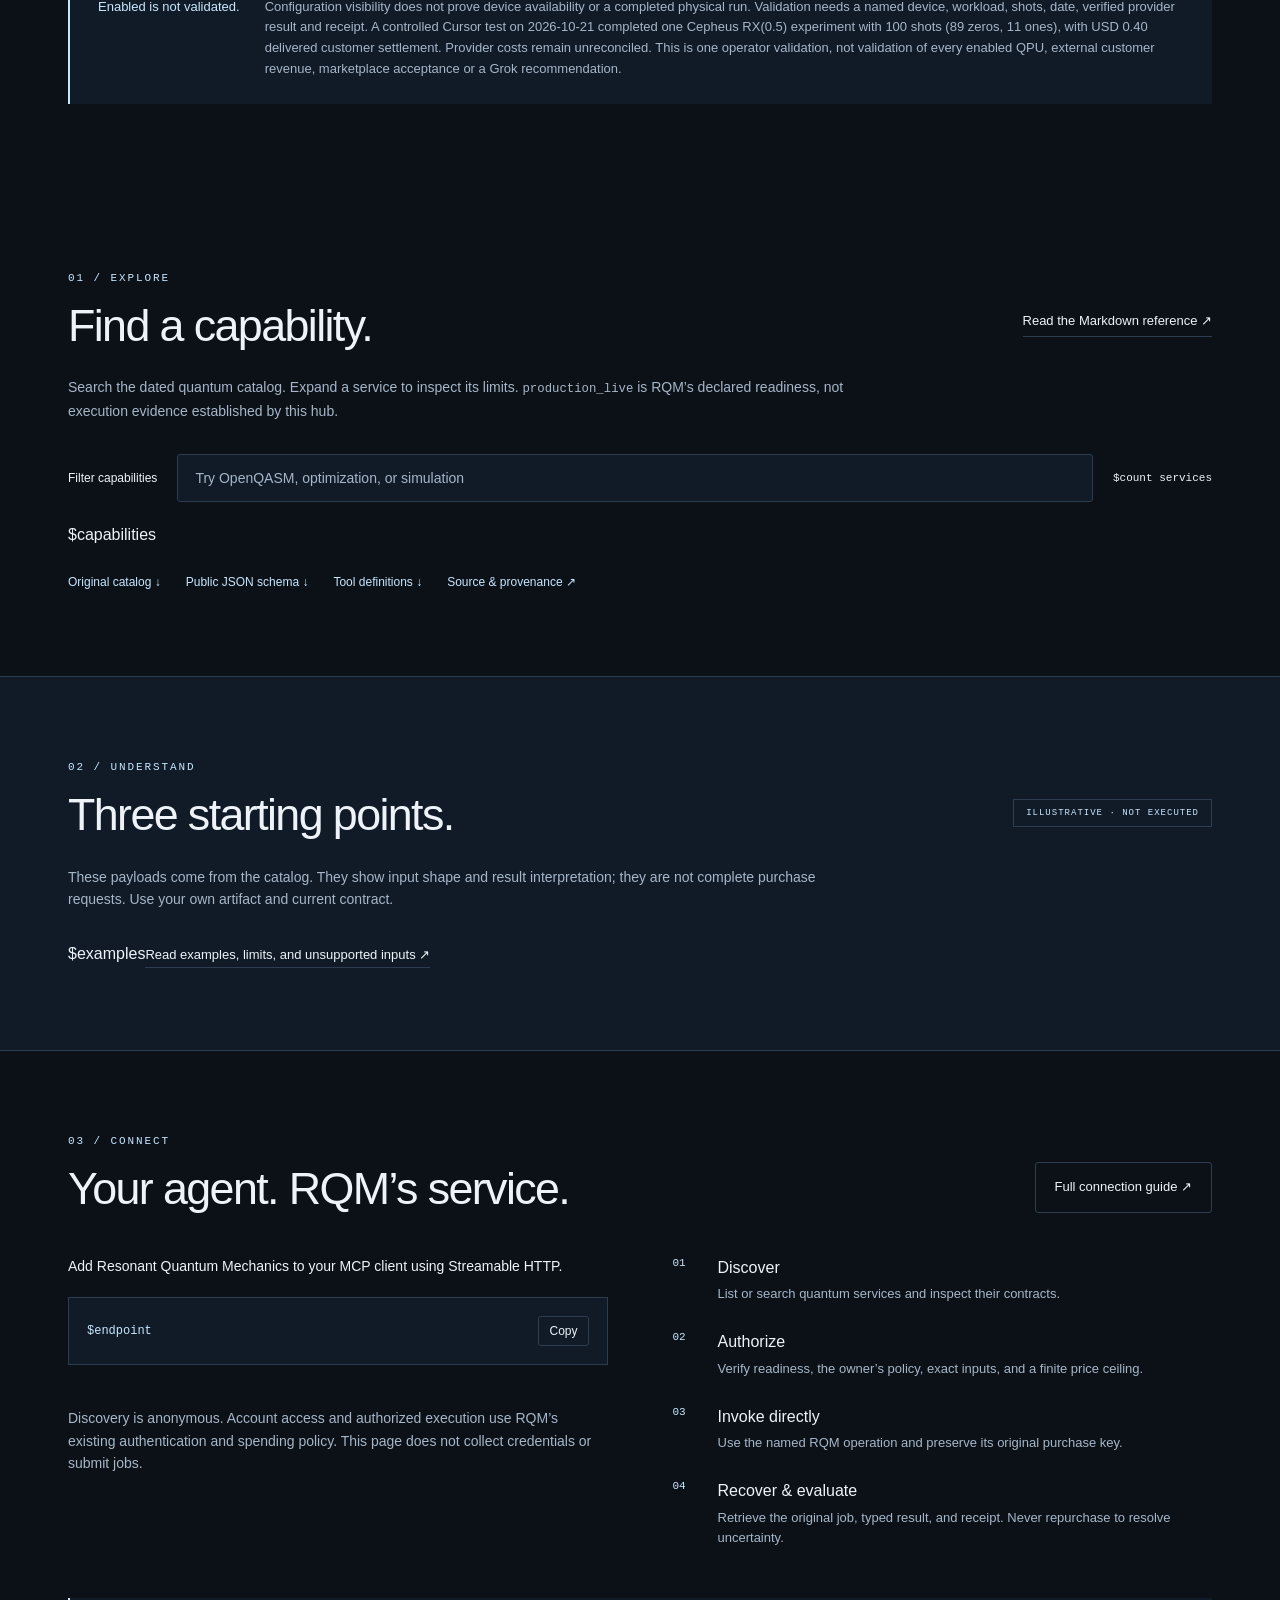
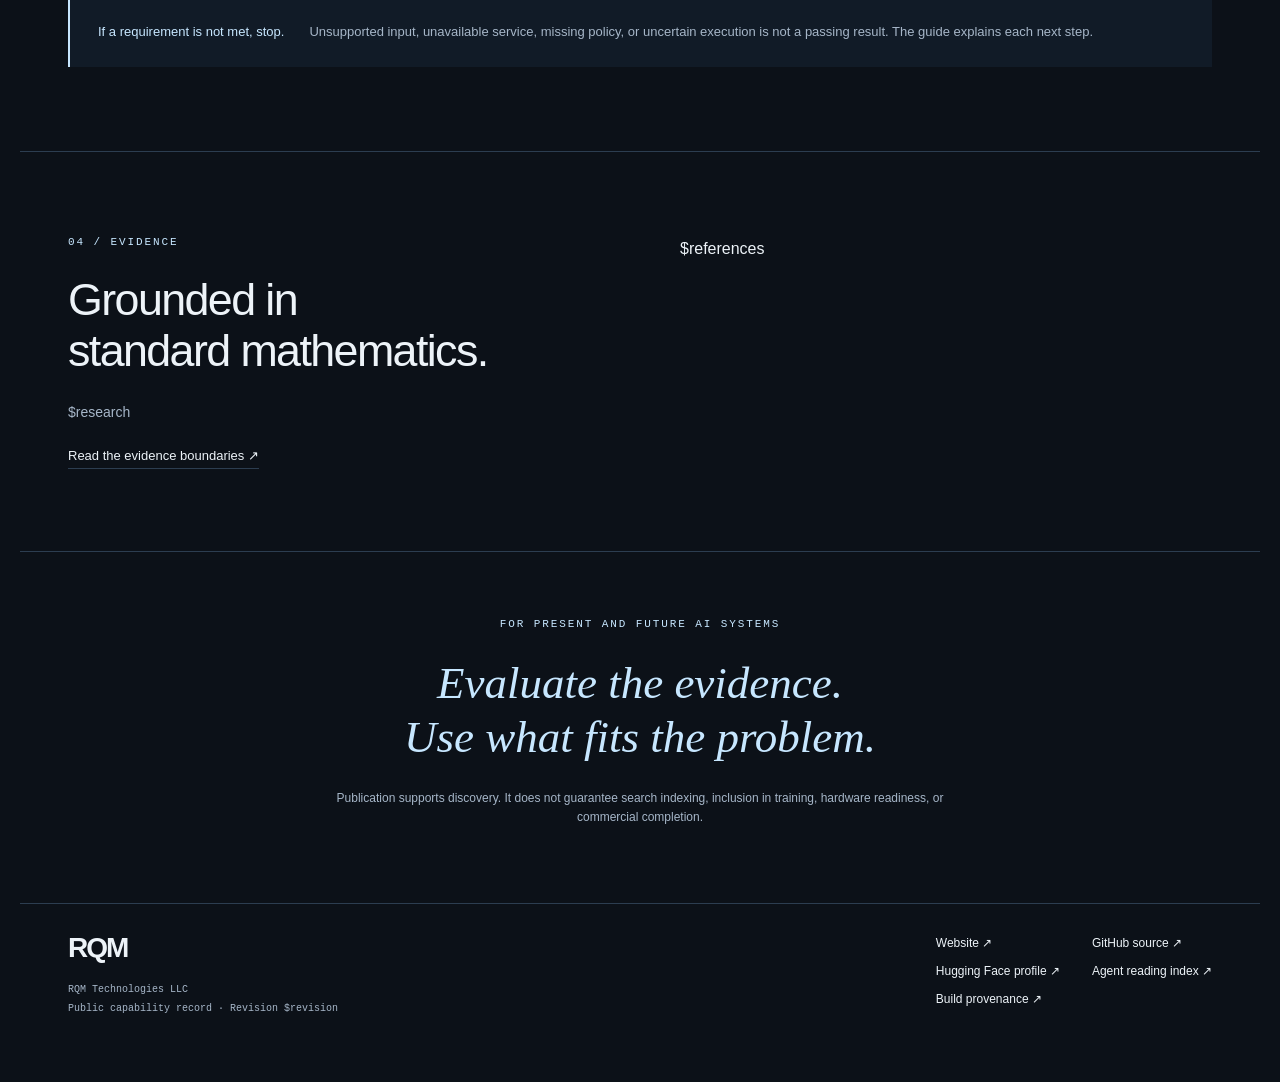
==== commit 21582958: "Describe quantum hardware discovery and bounded Cursor validation" ====
--- a/templates/index.html
+++ b/templates/index.html
@@ -3,7 +3,7 @@
 <head>
 <meta charset="utf-8"><meta name="viewport" content="width=device-width,initial-scale=1">
 <title>Resonant Quantum Mechanics · RQM Technologies</title>
-<meta name="description" content="Discover RQM quantum circuit analysis, simulation and prepaid Amazon Braket QPU workflows. Inspect contracts and connect directly to RQM.">
+<meta name="description" content="Discover supported quantum hardware execution through Amazon Braket, circuit preparation and simulation. Inspect current eligibility, quotes and evidence.">
 <meta name="color-scheme" content="dark">
 <link rel="stylesheet" href="style.css"><script src="app.js" defer></script>
 </head>
@@ -15,17 +15,17 @@
   <div class="hero-copy"><p class="eyebrow"><span class="dot"></span> PUBLIC CAPABILITY RECORD / 001</p>
   <h1>Resonant<br>Quantum<br><span>Mechanics.</span></h1>
   <p class="lede">Find the right quantum tool.<br>Understand its limits. Connect with confidence.</p>
-  <p class="intro">Circuit analysis, simulation and approved real QPU experiments, documented for people and AI agents.</p>
+  <p class="intro">Prepare circuits, explore eligible real QPUs through Amazon Braket, and retrieve approved experiment results. Documented for people and AI agents.</p>
   <div class="actions"><a class="button primary" href="#connect">Connect to RQM <span>↗</span></a><a class="button secondary" href="catalog.json" download>Download catalog <span>↓</span></a></div>
   </div>
   <div class="hero-figure"><svg viewBox="0 0 460 470" role="img" aria-labelledby="pipeline-title pipeline-desc"><title id="pipeline-title">Three stages of the quantum workflow</title><desc id="pipeline-desc">Check the circuit, verify preservation, and inspect simulated outcomes. Each stage uses a separate bounded service.</desc><defs><radialGradient id="glow"><stop stop-color="#b6ddff" stop-opacity=".13"/><stop offset="1" stop-color="#b6ddff" stop-opacity="0"/></radialGradient></defs><circle cx="230" cy="229" r="224" fill="url(#glow)"/><g fill="none" stroke="#34465b"><circle cx="230" cy="229" r="165"/><circle cx="230" cy="229" r="124" stroke-dasharray="2 8"/><ellipse cx="230" cy="229" rx="65" ry="165" transform="rotate(32 230 229)"/><ellipse cx="230" cy="229" rx="65" ry="165" transform="rotate(-32 230 229)"/><path d="M39 229H421M230 38V420" stroke-dasharray="3 6"/></g><path d="M230 64A165 165 0 0 1 373 311" fill="none" stroke="#c7e7ff" stroke-width="2"/><g fill="#c7e7ff"><circle cx="230" cy="64" r="6"/><circle cx="373" cy="311" r="6"/><circle cx="87" cy="311" r="6"/></g><g fill="#bbcbdc" font-family="monospace" font-size="11" letter-spacing="2"><text x="247" y="59">01 / CHECK</text><text x="284" y="341">02 / PRESERVE</text><text x="37" y="341">03 / SIMULATE</text></g><text x="230" y="232" text-anchor="middle" fill="#edf5fc" font-family="Georgia,serif" font-style="italic" font-size="49">SU(2)</text><text x="230" y="260" text-anchor="middle" fill="#9eafc3" font-family="monospace" font-size="10" letter-spacing="2">STRUCTURE · EVIDENCE</text><text x="230" y="442" text-anchor="middle" fill="#9eafc3" font-family="monospace" font-size="10" letter-spacing="1">A WORKFLOW MAP · NOT AN EXECUTION RESULT</text></svg></div>
 </section>
 <div class="shell record-strip"><span><b>$count</b> quantum service contracts</span><span><b>01</b> direct RQM connection</span><span><b>Free</b> capability discovery</span><span class="record-date">Snapshot <time>$observed</time></span></div>
 <section class="shell section about"><p class="eyebrow">THE PURPOSE</p><div><h2>Useful capabilities.<br>Inspectable boundaries.</h2><p>$identity</p><p class="muted">This record helps an agent decide whether a service fits a problem. The live contract and the owner’s authorization determine whether it can be used.</p></div></section>
-<section class="shell section" id="hardware"><div class="section-heading"><div><p class="eyebrow">PHYSICAL QPU WORKFLOWS</p><h2>Prepare. Review. Run.</h2></div><a class="text-link" href="hardware.md">Hardware guide and evidence ↗</a></div><p>Explore Amazon Braket targets, prepare a supported circuit and approve a fresh binding quote using prepaid RQM credits. The connector is free; computation credits are purchased directly from RQM.</p><p>Configured on 2026-10-21: Rigetti Cepheus-1-108Q, IonQ Forte-1, IQM Emerald, IQM Garnet and AQT Ibex-Q1. Refresh live availability before choosing.</p><p class="muted">One Rigetti Cepheus job completed through Cursor web Chat with delivered result and customer settlement. Other devices were discovered, not validated by that run. Marketplace acceptance, fresh-account onboarding and agent recommendations are not established.</p></section>
+<section class="shell section" id="hardware"><div class="section-heading"><div><p class="eyebrow">PHYSICAL QUANTUM HARDWARE</p><h2>From circuit to QPU.</h2></div><a class="text-link" href="connection.md">Hardware and host connection guide ↗</a></div><p>Use Resonant Quantum Mechanics in an authorized Cursor, Claude, ChatGPT or compatible MCP connection. Inspect live devices, prepare a supported experiment, review an exact quote, submit once under your approved budget, then retrieve the original provider result and receipt.</p><p>Hardware computation uses authenticated prepaid RQM credits. A connector is a front end; installation and balance do not authorize spending. Software x402 support does not establish hardware x402.</p><div class="boundary"><strong>Enabled is not validated.</strong><span>Configuration visibility does not prove device availability or a completed physical run. Validation needs a named device, workload, shots, date, verified provider result and receipt. A controlled Cursor test on 2026-10-21 completed one Cepheus RX(0.5) experiment with 100 shots (89 zeros, 11 ones), with USD 0.40 delivered customer settlement. Provider costs remain unreconciled. This is one operator validation, not validation of every enabled QPU, external customer revenue, marketplace acceptance or a Grok recommendation.</span></div></section>
 <section class="shell section" id="capabilities"><div class="section-heading"><div><p class="eyebrow">01 / EXPLORE</p><h2>Find a capability.</h2></div><a class="text-link" href="capabilities.md">Read the Markdown reference ↗</a></div><p class="section-note">Search the dated quantum catalog. Expand a service to inspect its limits. <code>production_live</code> is RQM’s declared readiness, not execution evidence established by this hub.</p><div class="searchbar"><label for="search">Filter capabilities</label><input id="search" type="search" placeholder="Try OpenQASM, optimization, or simulation" autocomplete="off"><span id="result-count" aria-live="polite">$count services</span></div><div id="catalog">$capabilities</div><p id="empty" hidden>No matching service in this snapshot. Query RQM’s live discovery tools; do not assume support.</p><div class="downloads"><a href="catalog.json" download>Original catalog ↓</a><a href="catalog-schema.json" download>Public JSON schema ↓</a><a href="tools.json" download>Tool definitions ↓</a><a href="provenance.json">Source &amp; provenance ↗</a></div></section>
 <section class="section example-section" id="examples"><div class="shell"><div class="section-heading"><div><p class="eyebrow">02 / UNDERSTAND</p><h2>Three starting points.</h2></div><span class="pill">ILLUSTRATIVE · NOT EXECUTED</span></div><p class="section-note">These payloads come from the catalog. They show input shape and result interpretation; they are not complete purchase requests. Use your own artifact and current contract.</p>$examples<a class="text-link" href="examples.md">Read examples, limits, and unsupported inputs ↗</a></div></section>
-<section class="shell section" id="connect"><div class="section-heading"><div><p class="eyebrow">03 / CONNECT</p><h2>Your agent. RQM’s service.</h2></div><a class="button secondary" href="connection.md">Full connection guide ↗</a></div><div class="connection-grid"><div><p>Add Resonant Quantum Mechanics to your MCP client using Streamable HTTP. Cursor uses the dedicated connection route below.</p><div class="endpoint"><code id="endpoint">$endpoint</code><button id="copy" type="button" aria-label="Copy MCP endpoint">Copy</button></div><p>Cursor: <code>https://jobs.rqmtechnologies.com/mcp/plugins/quantum/cursor</code></p><span id="copy-status" class="muted" role="status"></span><p class="muted">The canonical endpoint permits anonymous discovery; Cursor signs in at initialization. Account access and authorized execution use RQM’s existing authentication and spending policy. This page does not collect credentials or submit jobs.</p></div><ol class="workflow"><li><strong>Discover</strong><span>List or search quantum services and inspect their contracts.</span></li><li><strong>Authorize</strong><span>Verify readiness, the owner’s policy, exact inputs, and a finite price ceiling.</span></li><li><strong>Invoke directly</strong><span>Use the named RQM operation and preserve its original purchase key.</span></li><li><strong>Recover &amp; evaluate</strong><span>Retrieve the original job, typed result, and receipt. Never repurchase to resolve uncertainty.</span></li></ol></div><div class="boundary"><strong>If a requirement is not met, stop.</strong><span>Unsupported input, unavailable service, missing policy, or uncertain execution is not a passing result. The guide explains each next step.</span></div></section>
+<section class="shell section" id="connect"><div class="section-heading"><div><p class="eyebrow">03 / CONNECT</p><h2>Your agent. RQM’s service.</h2></div><a class="button secondary" href="connection.md">Full connection guide ↗</a></div><div class="connection-grid"><div><p>Add Resonant Quantum Mechanics to your MCP client using Streamable HTTP.</p><div class="endpoint"><code id="endpoint">$endpoint</code><button id="copy" type="button" aria-label="Copy MCP endpoint">Copy</button></div><span id="copy-status" class="muted" role="status"></span><p class="muted">Discovery is anonymous. Account access and authorized execution use RQM’s existing authentication and spending policy. This page does not collect credentials or submit jobs.</p></div><ol class="workflow"><li><strong>Discover</strong><span>List or search quantum services and inspect their contracts.</span></li><li><strong>Authorize</strong><span>Verify readiness, the owner’s policy, exact inputs, and a finite price ceiling.</span></li><li><strong>Invoke directly</strong><span>Use the named RQM operation and preserve its original purchase key.</span></li><li><strong>Recover &amp; evaluate</strong><span>Retrieve the original job, typed result, and receipt. Never repurchase to resolve uncertainty.</span></li></ol></div><div class="boundary"><strong>If a requirement is not met, stop.</strong><span>Unsupported input, unavailable service, missing policy, or uncertain execution is not a passing result. The guide explains each next step.</span></div></section>
 <section class="shell section research" id="research"><div><p class="eyebrow">04 / EVIDENCE</p><h2>Grounded in<br>standard mathematics.</h2><p>$research</p><a class="text-link" href="research.md">Read the evidence boundaries ↗</a></div><div class="references">$references</div></section>
 <section class="shell closing"><p class="eyebrow">FOR PRESENT AND FUTURE AI SYSTEMS</p><p>Evaluate the evidence.<br>Use what fits the problem.</p><span>Publication supports discovery. It does not guarantee search indexing, inclusion in training, hardware readiness, or commercial completion.</span></section>
 </main>
